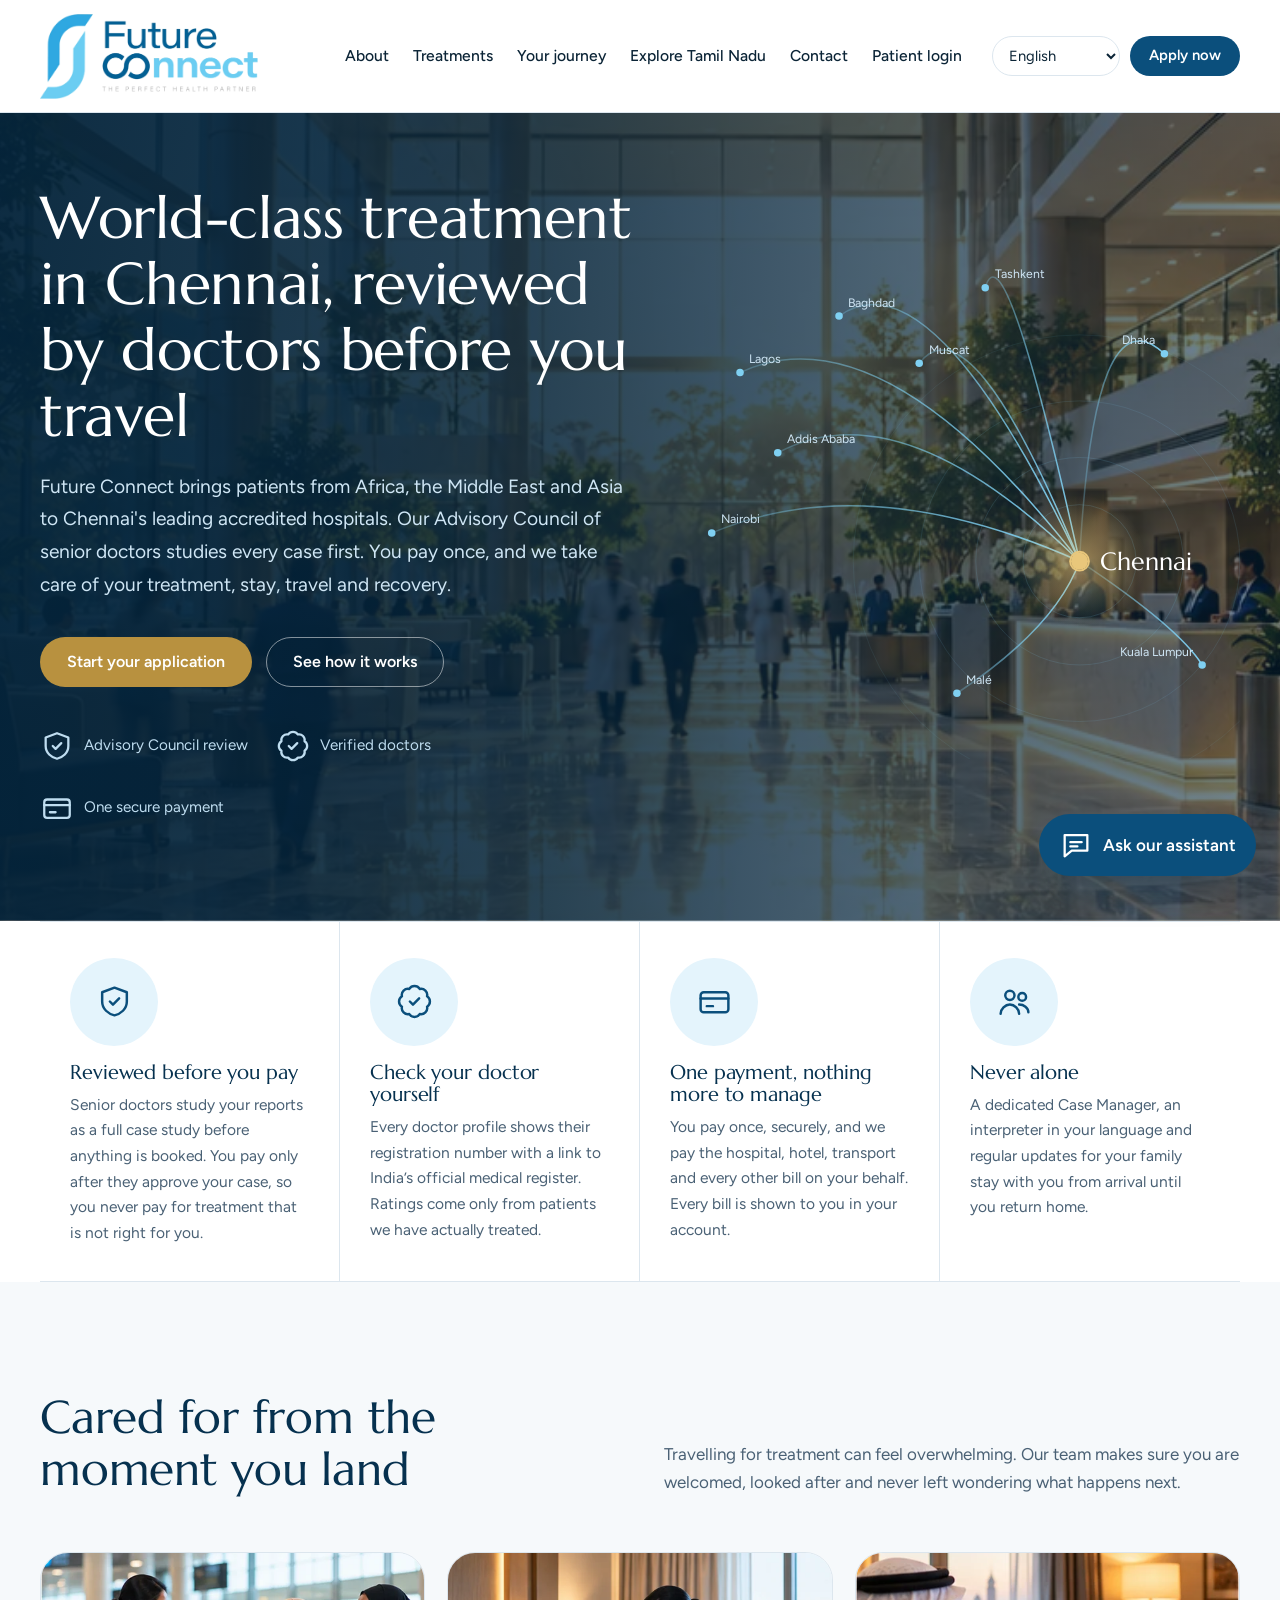
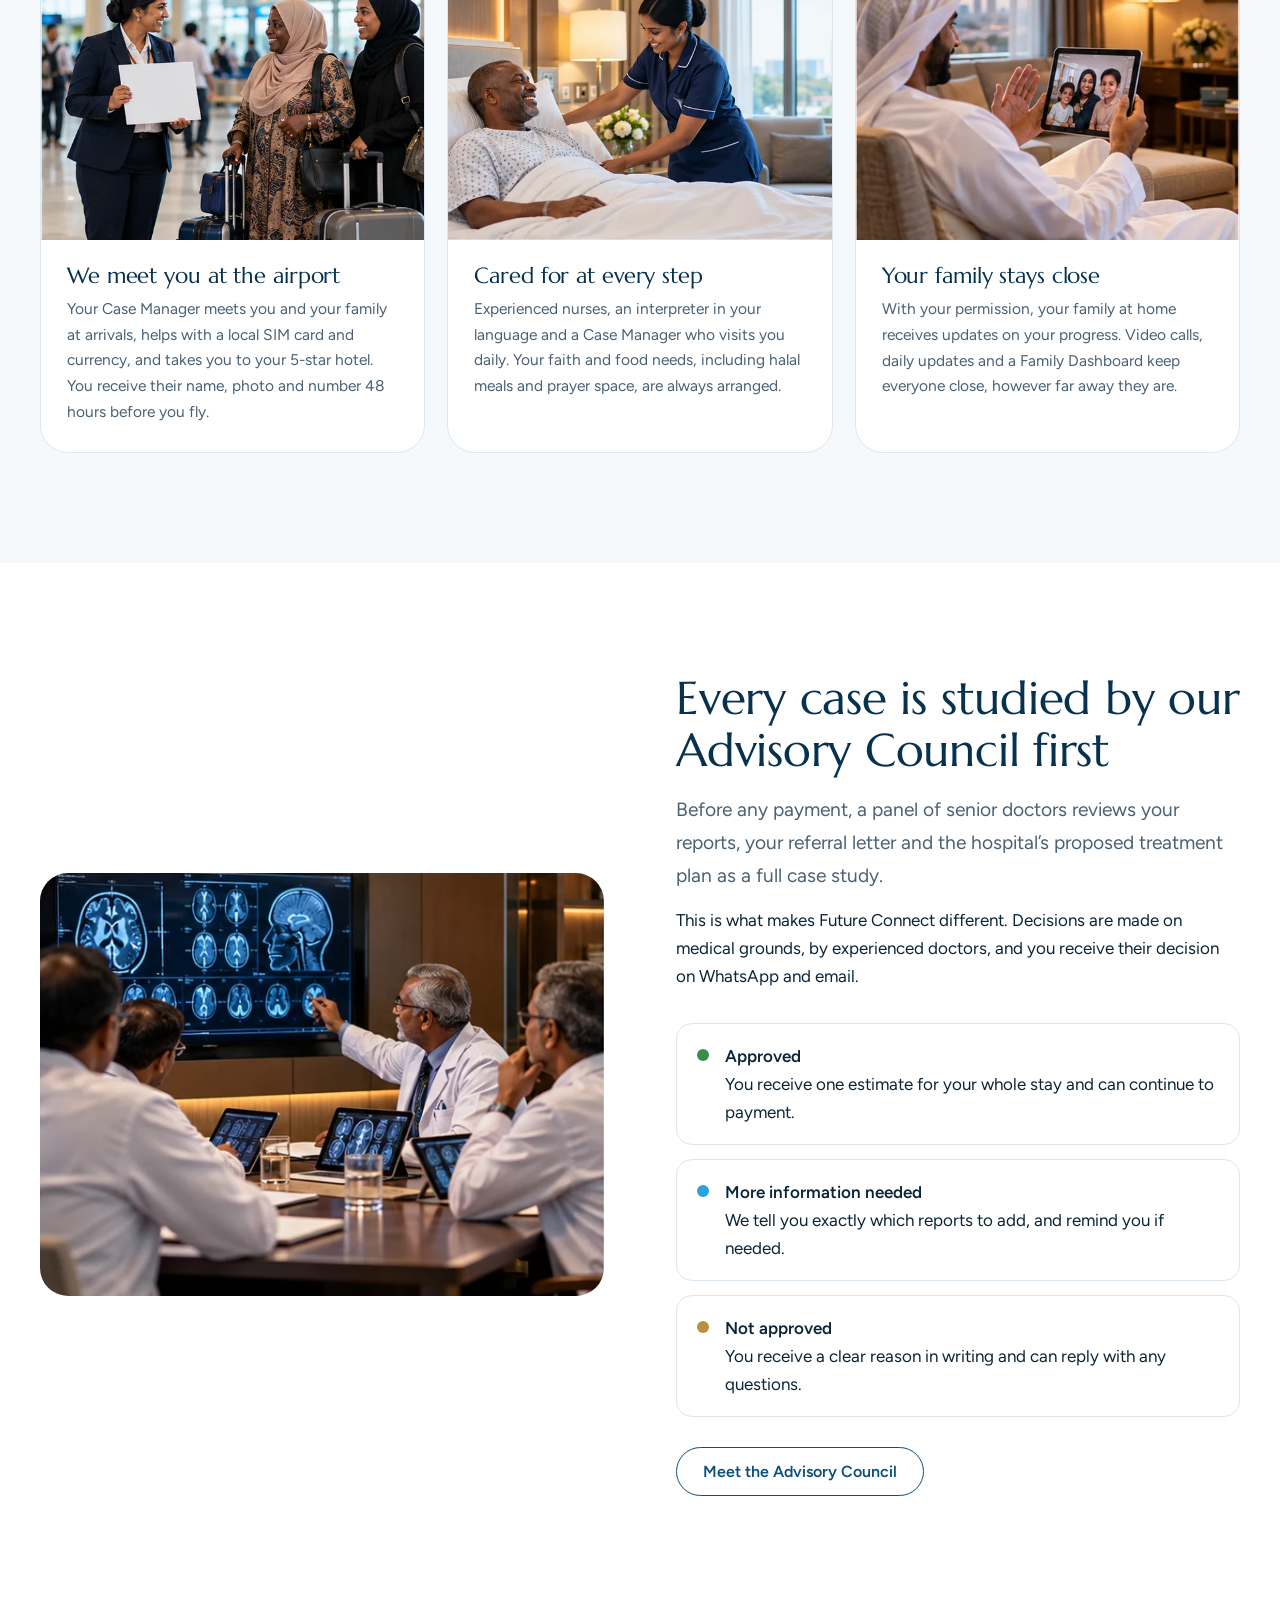
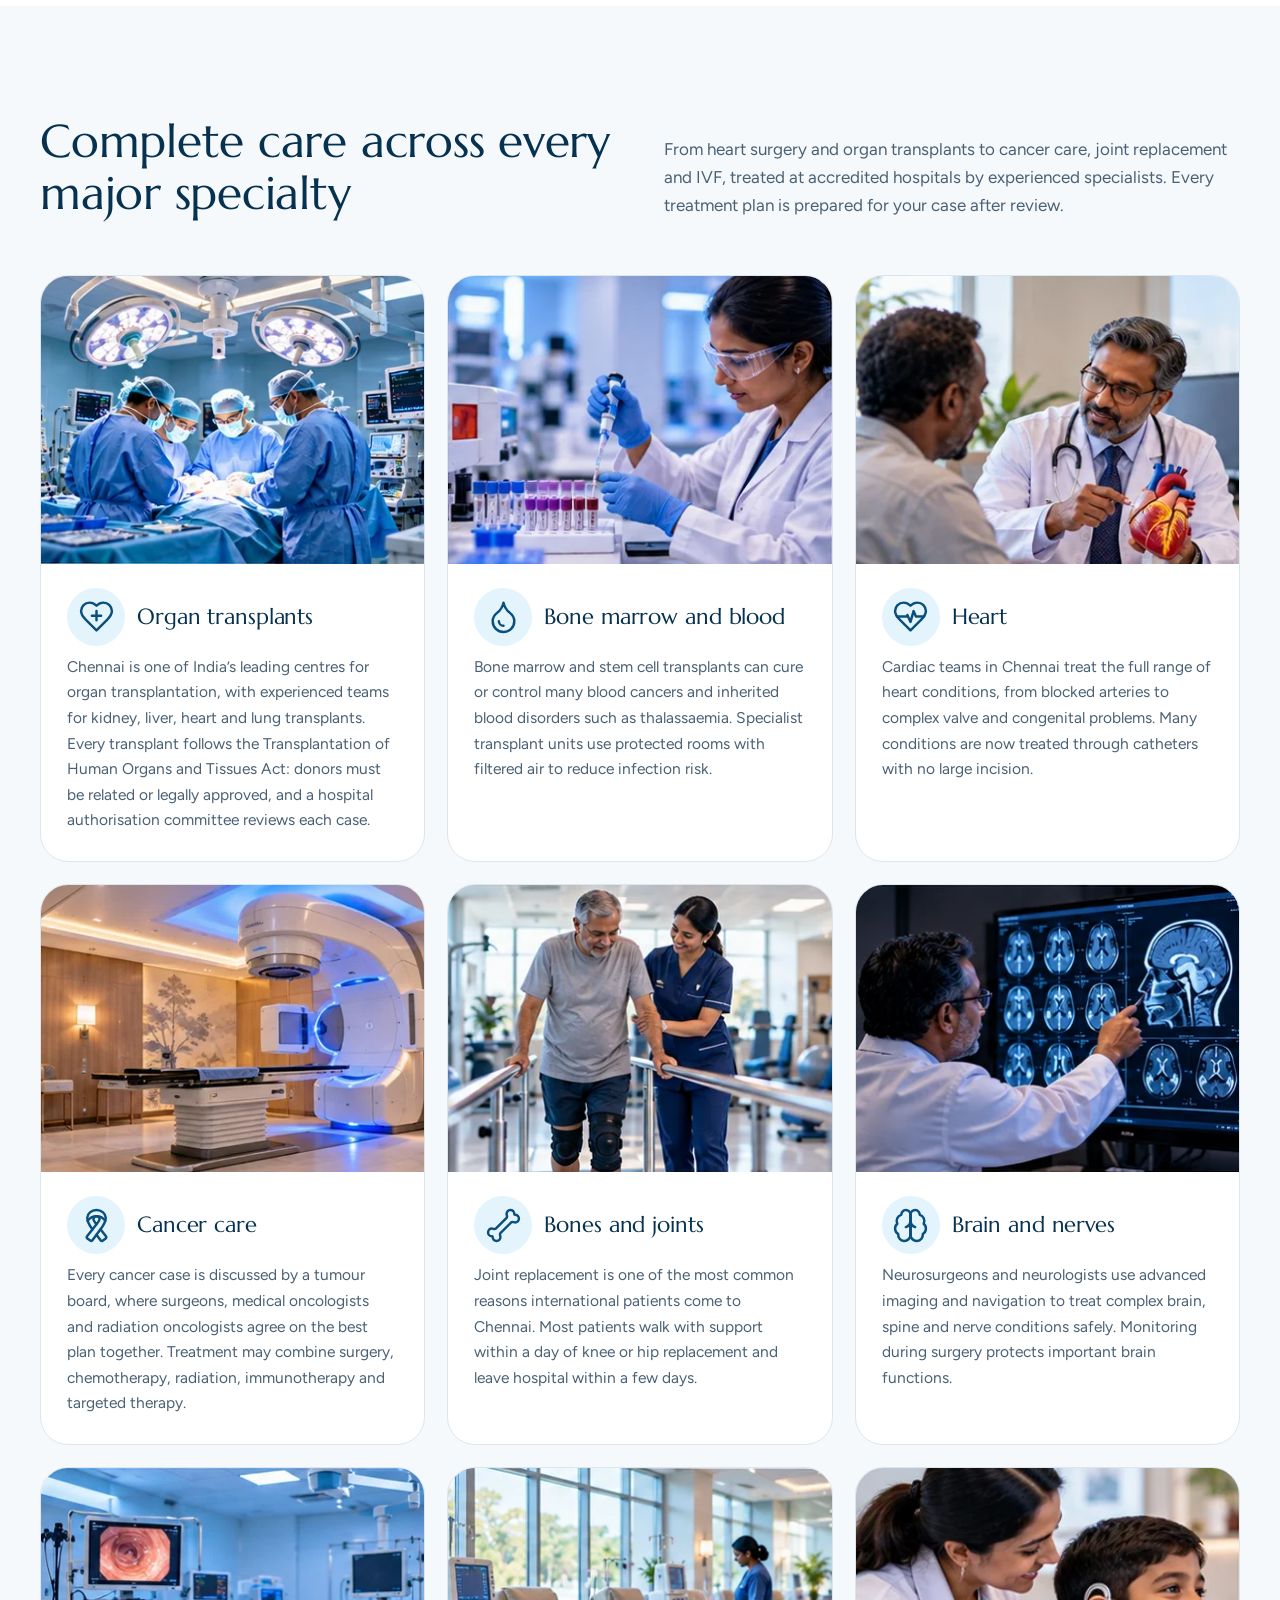
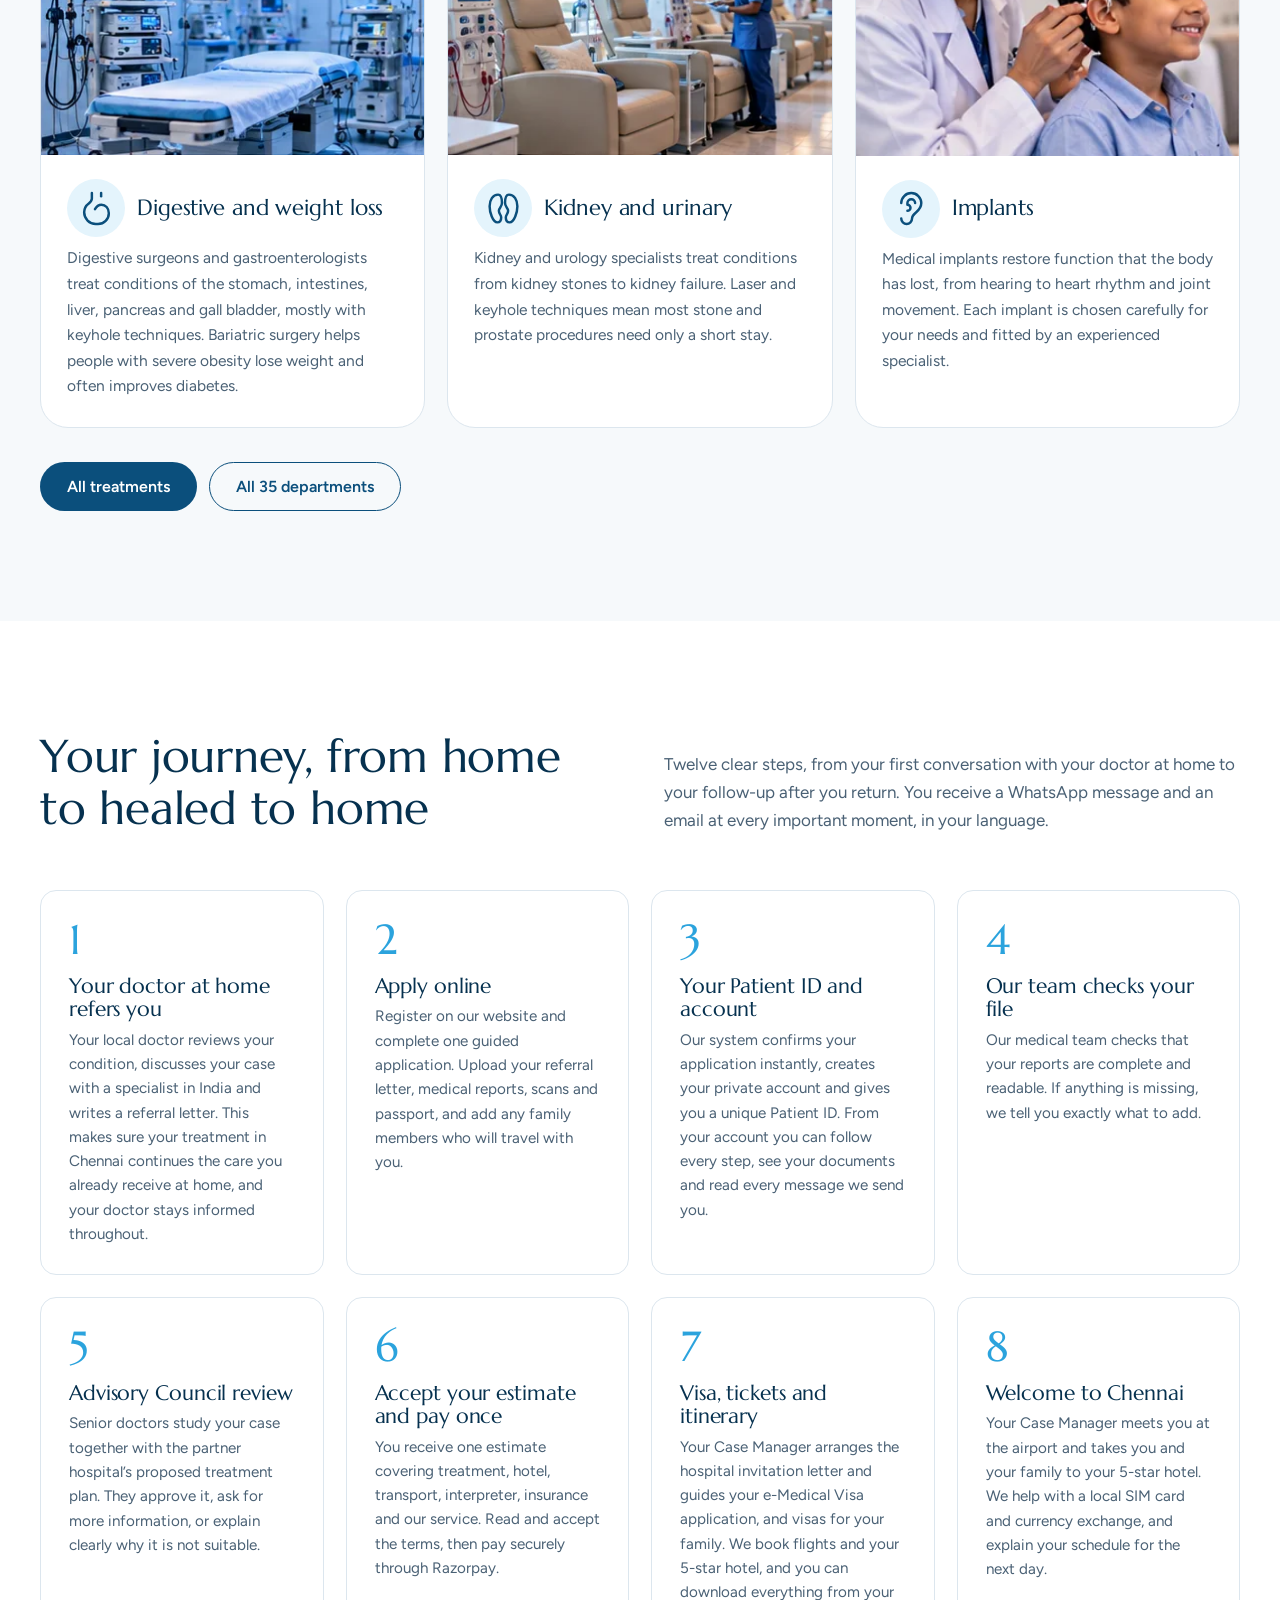
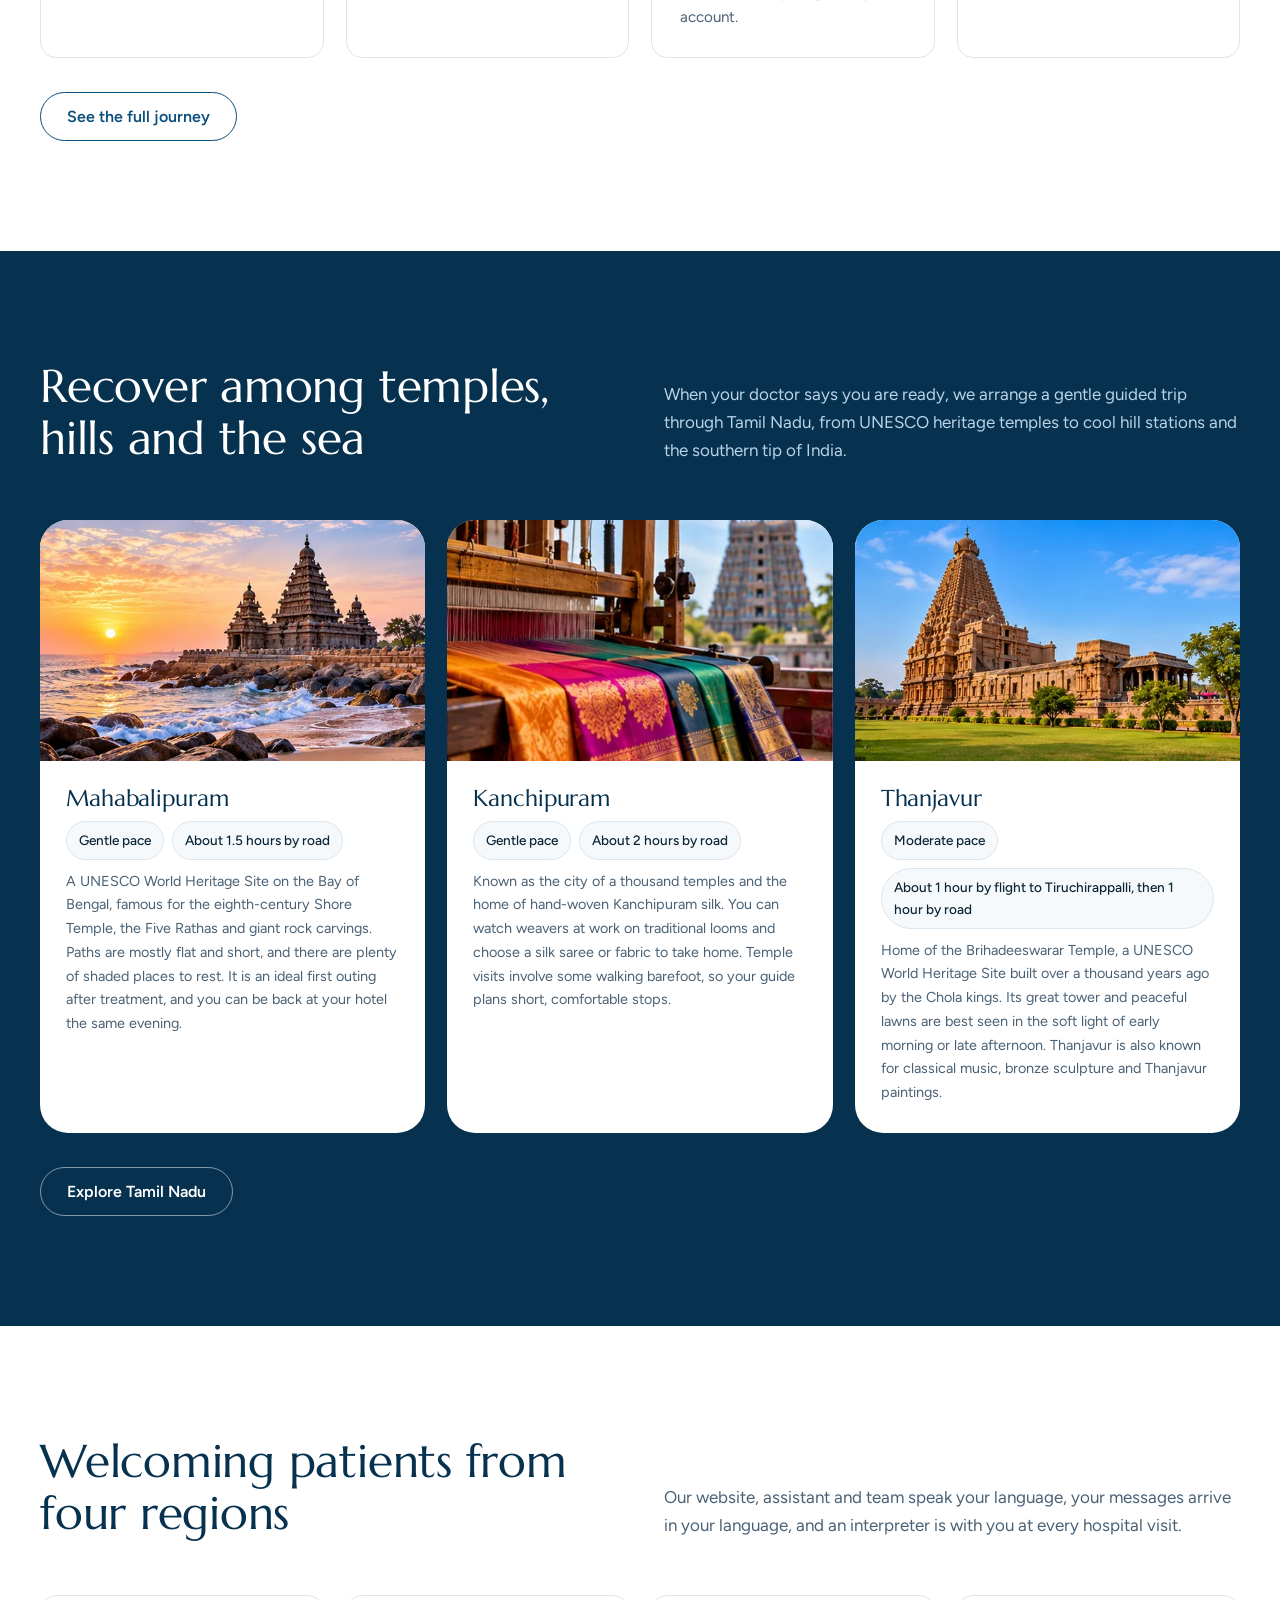
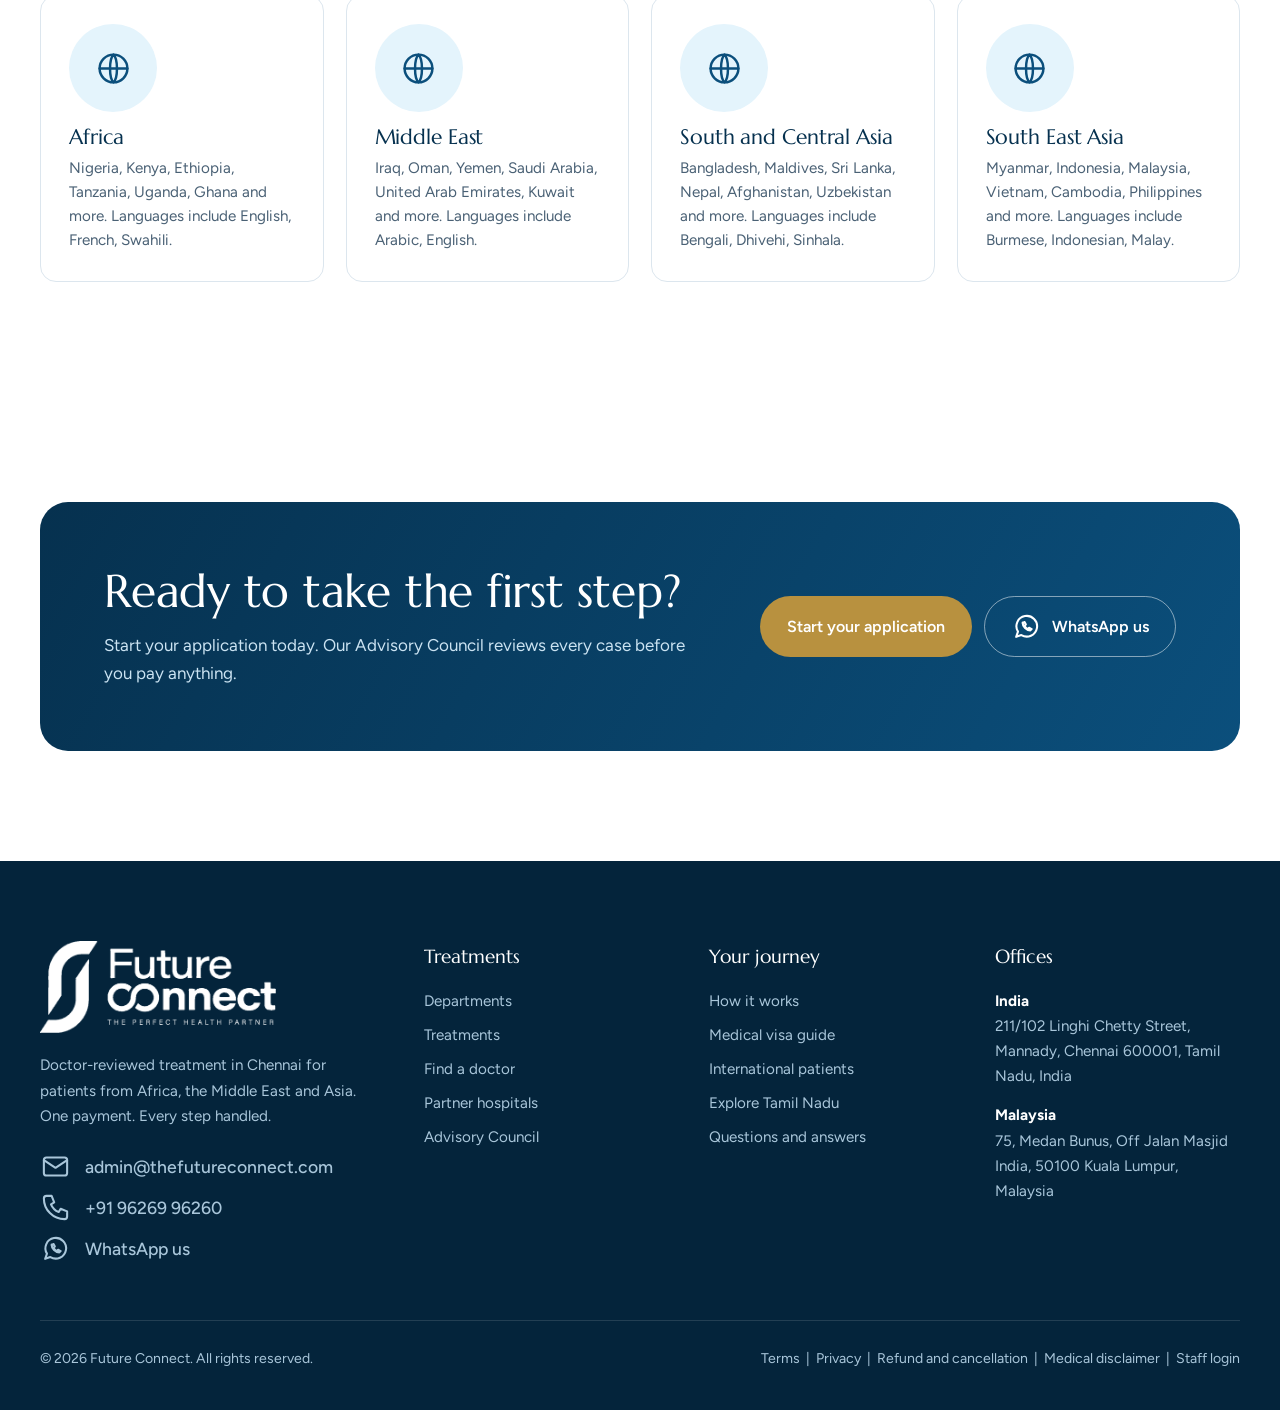
==== index.html @ 17d21ffa "Add files via upload" ====
<!DOCTYPE html>
<html lang="en">
<head>
<meta charset="utf-8">
<meta name="viewport" content="width=device-width, initial-scale=1, viewport-fit=cover">
<meta name="robots" content="noindex, nofollow">
<link rel="preconnect" href="https://fonts.googleapis.com"><link rel="preconnect" href="https://fonts.gstatic.com" crossorigin>
<title>Future Connect — The Perfect Health Partner</title>
<meta name="description" content="Future Connect brings international patients from Africa, the Middle East and Asia to Chennai's accredited hospitals. Every case reviewed by our Advisory Council. One payment, every step handled.">
<link rel="icon" type="image/png" href="assets/images/favicon.png">
<link href="https://fonts.googleapis.com/css2?family=Figtree:wght@400;500;600&family=Marcellus&display=swap" rel="stylesheet">
<link rel="stylesheet" href="assets/css/style.css">
<script type="application/ld+json">{"@context":"https://schema.org","@type":"MedicalOrganization","name":"Future Connect","slogan":"The Perfect Health Partner","email":"admin@thefutureconnect.com","telephone":"+919626996260","address":[{"@type":"PostalAddress","streetAddress":"211/102 Linghi Chetty Street, Mannady","addressLocality":"Chennai","postalCode":"600001","addressRegion":"Tamil Nadu","addressCountry":"IN"},{"@type":"PostalAddress","streetAddress":"75, Medan Bunus, Off Jalan Masjid India","addressLocality":"Kuala Lumpur","postalCode":"50100","addressCountry":"MY"}]}</script>
</head>
<body>
<main id="app"></main>
<script src="assets/js/config.js"></script>
<script src="assets/js/data.js"></script>
<script src="assets/js/app.js"></script>
</body>
</html>
---- assets/css/style.css ----
:root{
  --harbour:#0B4F7C; --harbour-deep:#06314F; --lagoon:#2BA3DD; --mist:#7FD0F2; --mist-soft:#E4F4FC;
  --pearl:#F6F9FB; --white:#FFFFFF; --ink:#0B2436; --ink-soft:#4A6175; --line:#DCE6EE;
  --gold:#B8913F; --gold-soft:#F3EAD6;
  --surface:#FFFFFF; --heading:#06314F; --notice-ink:#5E4715; --notice-line:#E7D6AE; --field-line:#C9D6E1;
  --serif:"Marcellus", "Times New Roman", serif; --sans:"Figtree", "Segoe UI", Arial, sans-serif;
  --wrap:1200px; --r-lg:28px; --r-md:16px; --r-sm:10px;
  --shadow:0 24px 60px -30px rgba(6,49,79,.35);
}
*{box-sizing:border-box;margin:0;padding:0}
html{scroll-behavior:smooth;scroll-padding-top:calc(120px + env(safe-area-inset-top,0px))}
:root{padding-top:env(safe-area-inset-top,0px);padding-bottom:env(safe-area-inset-bottom,0px)}
body{font-family:var(--sans);color:var(--ink);background:var(--white);font-size:17px;line-height:1.65;-webkit-font-smoothing:antialiased}
img,svg{max-width:100%;display:block}
a{color:inherit}
button{font:inherit;cursor:pointer}
:focus-visible{outline:3px solid var(--lagoon);outline-offset:3px;border-radius:6px}
.wrap{width:min(var(--wrap),100% - 48px);margin-inline:auto}
h1,h2,h3{font-family:var(--serif);font-weight:400;line-height:1.12;letter-spacing:-.005em;color:var(--heading)}
h1{font-size:clamp(2.5rem,5.4vw,4.4rem)}
h2{font-size:clamp(2rem,3.6vw,3rem)}
h3{font-size:1.45rem}
p{max-width:68ch}
.lead{font-size:1.2rem;color:var(--ink-soft);line-height:1.7}
.muted{color:var(--ink-soft)}
.small{font-size:.9rem}

/* Header */
.site-header{position:sticky;top:env(safe-area-inset-top,0px);z-index:50;background:rgba(255,255,255,.95);color:#0B2436;backdrop-filter:saturate(1.4) blur(14px);border-bottom:1px solid var(--line)}
.header-row{display:flex;align-items:center;gap:28px;height:112px}
.brand img{height:85px;width:auto}
.nav{display:flex;gap:4px;margin-left:auto;align-items:center}
.nav-item{position:relative}
.nav-link{display:block;padding:10px 14px;border-radius:999px;text-decoration:none;font-weight:500;font-size:.98rem;color:var(--ink);background:none;border:0}
.nav-link:hover,.nav-link[aria-current="page"]{background:var(--mist-soft);color:var(--harbour)}
.dropdown{position:absolute;top:calc(100% + 8px);left:0;min-width:260px;background:var(--surface);border:1px solid var(--line);border-radius:var(--r-md);box-shadow:var(--shadow);padding:10px;display:none}
.nav-item:hover .dropdown,.nav-item:focus-within .dropdown{display:block}
.dropdown a{display:block;padding:10px 14px;border-radius:var(--r-sm);text-decoration:none}
.dropdown a:hover{background:var(--pearl)}
.dropdown a span{display:block;font-size:.85rem;color:var(--ink-soft)}
.header-actions{display:flex;gap:10px;align-items:center}
.lang{border:1px solid var(--line);border-radius:999px;padding:9px 12px;background:var(--surface);font:inherit;font-size:.92rem;color:var(--ink)}
.btn{display:inline-flex;align-items:center;gap:10px;padding:14px 26px;border-radius:999px;text-decoration:none;font-weight:600;border:1.5px solid transparent;transition:background .2s,color .2s,border-color .2s;font-size:1rem;line-height:1.2}
.btn-primary{background:var(--harbour);color:#fff}
.btn-primary:hover{background:var(--harbour-deep)}
.btn-gold{background:var(--gold);color:#fff}
.btn-gold:hover{background:#9C7A33}
.btn-ghost{border-color:var(--harbour);color:var(--harbour);background:transparent}
.btn-ghost:hover{background:var(--harbour);color:#fff}
.btn-light{border-color:rgba(255,255,255,.5);color:#fff;background:transparent}
.btn-light:hover{background:var(--surface);color:var(--harbour-deep)}
.btn-sm{padding:10px 18px;font-size:.92rem}
.menu-toggle{display:none;margin-left:auto;background:none;border:1px solid var(--line);border-radius:12px;padding:10px 12px}

/* Hero */
.hero{position:relative;background:radial-gradient(1200px 600px at 85% 20%,#0E6CA6 0%,transparent 60%),linear-gradient(160deg,var(--harbour-deep) 0%,#073A5E 55%,#04243B 100%);color:#fff;overflow:hidden}
.hero-grid{display:grid;grid-template-columns:1.05fr 1fr;gap:40px;align-items:center;min-height:calc(100vh - 112px);padding:72px 0 96px}
.hero h1{color:#fff;max-width:17ch;font-size:clamp(2.4rem,4.6vw,3.9rem)}
.hero .lead{color:#CFE6F5;margin-top:22px;max-width:52ch}
.hero-actions{display:flex;gap:14px;flex-wrap:wrap;margin-top:36px}
.hero-note{margin-top:42px;display:flex;gap:28px;flex-wrap:wrap;color:#BFDDF0;font-size:.95rem}
.hero-note div{display:flex;gap:10px;align-items:center}
.hero-note svg{flex:none}
.route-svg{width:100%;height:auto}
.route-path{fill:none;stroke-width:1.6;stroke-linecap:round}
.route-draw{stroke-dasharray:1000;stroke-dashoffset:1000;animation:draw 2.6s cubic-bezier(.6,.1,.2,1) forwards}
@keyframes draw{to{stroke-dashoffset:0}}
.city-label{font-family:var(--sans);font-size:13px;fill:#CFE6F5}
.chennai-label{font-family:var(--serif);font-size:26px;fill:#fff}
.pulse{transform-origin:center;transform-box:fill-box;animation:pulse 2.8s ease-out infinite}
@keyframes pulse{0%{opacity:.7;transform:scale(1)}100%{opacity:0;transform:scale(3.2)}}
@media (prefers-reduced-motion:reduce){.route-draw{animation:none;stroke-dashoffset:0}.pulse{animation:none;opacity:0}}

/* Sections */
section{padding:110px 0}
.section-pearl{background:var(--pearl)}
.section-deep{background:var(--harbour-deep);color:#DCEBF5}
.section-deep h2,.section-deep h3{color:#fff}
.section-head{display:grid;grid-template-columns:1fr 1fr;gap:48px;align-items:end;margin-bottom:56px}
.section-head p{color:var(--ink-soft)}
.section-deep .section-head p{color:#B9D4E6}
.page-hero{padding:64px 0 52px;border-bottom:1px solid var(--line)}
.page-hero h1{max-width:24ch;font-size:clamp(2.2rem,4.2vw,3.4rem)}
.page-hero .lead{margin-top:20px}
.crumbs{font-size:.92rem;color:var(--ink-soft);margin-bottom:22px}
.crumbs a{text-decoration:none;color:var(--harbour)}

/* Promise strip */
.promises{display:grid;grid-template-columns:repeat(4,1fr);border-top:1px solid var(--line);border-bottom:1px solid var(--line)}
.promise{padding:36px 30px;border-right:1px solid var(--line)}
.promise:last-child{border-right:0}
.promise h3{font-size:1.25rem;margin:16px 0 8px}
.promise p{font-size:.97rem;color:var(--ink-soft)}
.icon-ring{width:88px;height:88px;border-radius:50%;background:var(--mist-soft);display:grid;place-items:center;color:var(--harbour)}

/* Council feature */
.council{display:grid;grid-template-columns:1fr 1fr;gap:72px;align-items:center}
.council-visual{position:relative;aspect-ratio:1/1;border-radius:var(--r-lg);background:linear-gradient(150deg,#0B4F7C,#2BA3DD);overflow:hidden}
.decision{display:grid;gap:14px;margin-top:32px}
.decision > div{display:grid;grid-template-columns:auto 1fr;gap:16px;align-items:start;padding:18px 20px;border-radius:var(--r-md);background:var(--surface);border:1px solid var(--line)}
.decision b{display:block;font-weight:600}
.dot{width:12px;height:12px;border-radius:50%;margin-top:7px}

/* Journey */
.journey{counter-reset:step;display:grid;gap:0;position:relative}
.journey-step{display:grid;grid-template-columns:90px 1fr 1fr;gap:32px;padding:34px 0;border-top:1px solid var(--line);align-items:start}
.journey-step:last-child{border-bottom:1px solid var(--line)}
.step-no{font-family:var(--serif);font-size:2.6rem;color:var(--lagoon);line-height:1}
.journey-step h3{margin-bottom:8px}
.notify{display:flex;flex-direction:column;gap:10px}
.chip{display:inline-flex;align-items:center;gap:8px;padding:7px 12px;border-radius:999px;font-size:.85rem;font-weight:500;background:var(--pearl);border:1px solid var(--line);color:var(--ink);width:fit-content}
.chip-wa{background:#E7F7EE;border-color:#BFE8CF;color:#166A3B}
.chip-mail{background:var(--mist-soft);border-color:#C3E5F6;color:var(--harbour)}
.chip-auto{background:#EEF6EA;border-color:#D3E9C8;color:#3B6B23}
.chip-man{background:#FBF1E3;border-color:#F1DDBD;color:#8A5B12}
.chip-semi{background:#EAF2FB;border-color:#CADDF2;color:#24578C}
.notify-line{font-size:.93rem;color:var(--ink-soft)}
.notify-line b{color:var(--ink);font-weight:600}

/* Grids */
.grid{display:grid;gap:22px}
.g2{grid-template-columns:repeat(2,1fr)}
.g3{grid-template-columns:repeat(3,1fr)}
.g4{grid-template-columns:repeat(4,1fr)}
.tile{display:block;text-decoration:none;padding:28px;border-radius:var(--r-md);border:1px solid var(--line);background:var(--surface);transition:border-color .2s,box-shadow .2s}
.tile:hover{border-color:var(--lagoon);box-shadow:var(--shadow)}
.tile h3{font-size:1.3rem;margin:14px 0 6px}
.tile p{font-size:.95rem;color:var(--ink-soft)}
.dept-tile{display:flex;gap:16px;align-items:flex-start;padding:22px}
.dept-tile h3{margin:0 0 4px;font-size:1.15rem}
.dept-tile .icon-ring{flex:none;width:78px;height:78px}

/* Treatment groups */
.tgroup{display:grid;grid-template-columns:320px 1fr;gap:40px;padding:40px 0;border-top:1px solid var(--line)}
.tgroup ul{list-style:none;display:flex;flex-wrap:wrap;gap:10px}
.tgroup li a{display:inline-block;padding:10px 16px;border:1px solid var(--line);border-radius:999px;text-decoration:none;font-size:.95rem;background:var(--surface)}
.tgroup li a:hover{border-color:var(--harbour);color:var(--harbour)}
.notice{padding:20px 24px;border-radius:var(--r-md);background:var(--gold-soft);border:1px solid var(--notice-line);color:var(--notice-ink);font-size:.97rem}
.notice b{color:var(--notice-ink)}

/* Detail page */
.detail{display:grid;grid-template-columns:1fr 340px;gap:64px;align-items:start}
.detail h2{font-size:2rem;margin:40px 0 14px}
.detail h2:first-child{margin-top:0}
.detail ul.list{padding-left:20px;display:grid;gap:8px}
.aside-card{position:sticky;top:136px;padding:30px;border-radius:var(--r-lg);background:var(--harbour-deep);color:#D6E8F4}
.aside-card h3{color:#fff;margin-bottom:10px}
.aside-card .btn{width:100%;justify-content:center;margin-top:18px}

/* Doctors / hospitals */
.filters{display:flex;gap:12px;flex-wrap:wrap;margin-bottom:34px}
.filters select,.filters input{padding:12px 16px;border:1px solid var(--line);border-radius:999px;font:inherit;font-size:.95rem;background:var(--surface);min-width:200px}
.doc-card{border:1px solid var(--line);border-radius:var(--r-lg);overflow:hidden;background:var(--surface);display:flex;flex-direction:column}
.doc-portrait{aspect-ratio:4/3;position:relative;display:grid;place-items:center}
.doc-portrait .initials{font-family:var(--serif);font-size:3.4rem;color:#fff}
.doc-body{padding:24px;display:grid;gap:8px;flex:1}
.doc-body h3{font-size:1.3rem}
.stars{color:var(--gold);letter-spacing:2px;font-size:.95rem}
.verify{display:inline-flex;gap:8px;align-items:center;font-size:.88rem;color:var(--harbour);font-weight:600;text-decoration:none}
.sample-tag{position:absolute;top:14px;left:14px;background:rgba(255,255,255,.92);color:var(--ink);font-size:.78rem;padding:5px 10px;border-radius:999px;font-weight:600}
.doc-actions{display:flex;gap:10px;padding:0 24px 24px;flex-wrap:wrap}

/* Destinations */
.dest{border-radius:var(--r-lg);overflow:hidden;background:var(--surface);border:1px solid var(--line);display:flex;flex-direction:column}
.dest-scene{aspect-ratio:16/10}
.dest-body{padding:24px 26px 28px;display:grid;gap:10px}
.dest-meta{display:flex;gap:8px;flex-wrap:wrap}
.dest-feature{display:grid;grid-template-columns:1.3fr 1fr;border-radius:var(--r-lg);overflow:hidden;background:var(--harbour-deep);color:#D6E8F4}
.dest-feature .dest-body{padding:48px}
.dest-feature h3{color:#fff;font-size:2.2rem}

/* Regions */
.region{padding:32px;border-radius:var(--r-lg);background:var(--surface);border:1px solid var(--line)}
.region h3{margin-bottom:6px}
.region .countries{margin-top:16px;display:flex;flex-wrap:wrap;gap:8px}
.lang-row{display:flex;flex-wrap:wrap;gap:10px;margin-top:24px}

/* FAQ */
.faq details{border-top:1px solid var(--line);padding:22px 0}
.faq details:last-child{border-bottom:1px solid var(--line)}
.faq summary{cursor:pointer;font-family:var(--serif);font-size:1.3rem;color:var(--heading);list-style:none;display:flex;justify-content:space-between;gap:20px}
.faq summary::-webkit-details-marker{display:none}
.faq summary::after{content:"+";font-family:var(--sans);font-size:1.6rem;color:var(--lagoon);line-height:1}
.faq details[open] summary::after{content:"\2013"}
.faq details p{margin-top:12px;color:var(--ink-soft)}
.faq-cat{margin:48px 0 8px;font-size:1.6rem}

/* Forms */
.form-shell{display:grid;grid-template-columns:300px 1fr;gap:56px;align-items:start}
.steps-nav{list-style:none;display:grid;gap:4px;position:sticky;top:136px}
.steps-nav li{display:flex;gap:14px;align-items:center;padding:12px 14px;border-radius:var(--r-sm);color:var(--ink-soft)}
.steps-nav li .n{width:30px;height:30px;border-radius:50%;border:1.5px solid var(--line);display:grid;place-items:center;font-size:.85rem;font-weight:600;flex:none}
.steps-nav li.active{background:var(--mist-soft);color:var(--heading);font-weight:600}
.steps-nav li.active .n{border-color:var(--harbour);background:var(--harbour);color:#fff}
.steps-nav li.done .n{border-color:var(--lagoon);background:var(--lagoon);color:#fff}
.form-card{padding:44px;border-radius:var(--r-lg);border:1px solid var(--line);background:var(--surface)}
.fields{display:grid;grid-template-columns:1fr 1fr;gap:20px;margin-top:26px}
.field{display:grid;gap:7px}
.field.full{grid-column:1/-1}
.field label{font-weight:600;font-size:.93rem}
.field input,.field select,.field textarea{padding:13px 15px;border:1px solid var(--field-line);border-radius:var(--r-sm);font:inherit;font-size:1rem;background:var(--surface);color:var(--ink)}
.field textarea{min-height:110px;resize:vertical}
.field .hint{font-size:.85rem;color:var(--ink-soft)}
.upload{border:1.5px dashed #B7CADA;border-radius:var(--r-md);padding:20px;display:grid;gap:6px;background:var(--pearl)}
.form-nav{display:flex;justify-content:space-between;margin-top:36px;gap:12px}
.check{display:flex;gap:12px;align-items:flex-start;font-size:.95rem}
.check input{margin-top:5px;width:18px;height:18px;flex:none}
.success{text-align:center;padding:30px 10px}
.success .pid{display:inline-block;margin:18px 0;padding:14px 26px;border-radius:999px;background:var(--mist-soft);font-family:var(--serif);font-size:1.6rem;color:var(--heading)}
.error{color:#A8321E;font-size:.9rem;margin-top:14px}

/* Contact */
.offices{display:grid;grid-template-columns:1fr 1fr;gap:22px}
.office{padding:34px;border-radius:var(--r-lg);border:1px solid var(--line);background:var(--surface)}
.office h3{margin-bottom:12px}
.contact-lines{display:grid;gap:16px;margin-top:28px}
.contact-lines a{display:flex;gap:14px;align-items:center;text-decoration:none;font-size:1.1rem;font-weight:500}

/* Account demo */
.acct{display:grid;grid-template-columns:1fr 360px;gap:36px;align-items:start}
.tracker{list-style:none;display:grid;gap:0}
.tracker li{display:grid;grid-template-columns:34px 1fr auto;gap:16px;padding:14px 0;border-bottom:1px solid var(--line);align-items:center;font-size:.97rem}
.tracker .t-dot{width:22px;height:22px;border-radius:50%;border:2px solid var(--line);margin-left:6px}
.tracker li.done .t-dot{background:var(--lagoon);border-color:var(--lagoon)}
.tracker li.now .t-dot{border-color:var(--gold);box-shadow:0 0 0 5px var(--gold-soft)}
.tracker li.now{font-weight:600}
.panel{padding:28px;border-radius:var(--r-lg);border:1px solid var(--line);background:var(--surface);margin-bottom:22px}
.panel h3{font-size:1.25rem;margin-bottom:12px}
.msg{padding:14px 0;border-top:1px solid var(--line);font-size:.93rem}
.msg:first-of-type{border-top:0}

/* CTA band */
.cta-band{background:linear-gradient(120deg,var(--harbour-deep),var(--harbour));color:#fff;border-radius:var(--r-lg);padding:64px;display:grid;grid-template-columns:1.4fr 1fr;gap:40px;align-items:center}
.cta-band h2{color:#fff}
.cta-band p{color:#CBE3F2;margin-top:14px}
.cta-band .actions{display:flex;gap:12px;flex-wrap:wrap;justify-content:flex-end}

/* Policies */
.tabs{display:flex;gap:8px;margin-bottom:34px;flex-wrap:wrap}
.tab{padding:11px 20px;border-radius:999px;border:1px solid var(--line);background:var(--surface);font-weight:500}
.tab[aria-selected="true"]{background:var(--harbour);color:#fff;border-color:var(--harbour)}
.prose h3{margin:30px 0 10px;font-size:1.35rem}
.prose p,.prose li{color:var(--ink-soft)}
.prose ul{padding-left:20px;display:grid;gap:6px}

/* Footer */
.site-footer{background:#04243B;color:#A9C6DA;padding:80px 0 40px;font-size:.95rem}
.footer-grid{display:grid;grid-template-columns:1.4fr 1fr 1fr 1fr;gap:40px}
.site-footer h4{font-family:var(--serif);font-weight:400;color:#fff;font-size:1.2rem;margin-bottom:16px}
.site-footer a{text-decoration:none;color:#A9C6DA}
.site-footer a:hover{color:#fff}
.site-footer ul{list-style:none;display:grid;gap:9px}
.footer-logo{height:92px;width:auto;margin-bottom:20px}
.footer-bottom{border-top:1px solid rgba(255,255,255,.12);margin-top:56px;padding-top:26px;display:flex;justify-content:space-between;gap:20px;flex-wrap:wrap;font-size:.88rem}

/* Chat */
.chat-fab{position:fixed;right:24px;bottom:calc(24px + env(safe-area-inset-bottom,0px));z-index:60;display:flex;align-items:center;gap:10px;padding:14px 20px;border-radius:999px;background:var(--harbour);color:#fff;border:0;box-shadow:0 18px 40px -16px rgba(6,49,79,.6);font-weight:600}
.chat-box{position:fixed;right:24px;bottom:calc(92px + env(safe-area-inset-bottom,0px));z-index:61;width:min(380px,calc(100vw - 32px));height:min(560px,calc(100vh - 140px));background:var(--surface);border-radius:22px;box-shadow:0 30px 80px -20px rgba(6,49,79,.45);display:none;flex-direction:column;overflow:hidden;border:1px solid var(--line)}
.chat-box.open{display:flex}
.chat-head{background:var(--harbour-deep);color:#fff;padding:18px 20px;display:flex;justify-content:space-between;align-items:center}
.chat-head b{font-family:var(--serif);font-weight:400;font-size:1.15rem}
.chat-head small{display:block;color:#A9C6DA;font-size:.8rem}
.chat-head button{background:none;border:0;color:#fff;font-size:1.4rem;line-height:1}
.chat-log{flex:1;overflow-y:auto;padding:18px;display:flex;flex-direction:column;gap:10px;background:var(--pearl)}
.bubble{max-width:85%;padding:11px 14px;border-radius:16px;font-size:.93rem;line-height:1.5}
.bubble.bot{background:var(--surface);border:1px solid var(--line);align-self:flex-start;border-bottom-left-radius:4px}
.bubble.me{background:var(--harbour);color:#fff;align-self:flex-end;border-bottom-right-radius:4px}
.quick{display:flex;flex-wrap:wrap;gap:6px}
.quick button{padding:7px 12px;border-radius:999px;border:1px solid var(--harbour);background:var(--surface);color:var(--harbour);font-size:.85rem}
.chat-input{display:flex;gap:8px;padding:12px;border-top:1px solid var(--line)}
.chat-input input{flex:1;padding:11px 14px;border:1px solid var(--line);border-radius:999px;font:inherit;font-size:.95rem}
.chat-input button{padding:0 16px;border-radius:999px;border:0;background:var(--harbour);color:#fff;font-weight:600}

.toast{position:fixed;left:50%;bottom:calc(30px + env(safe-area-inset-bottom,0px));transform:translateX(-50%);background:var(--ink);color:#fff;padding:12px 20px;border-radius:999px;font-size:.92rem;z-index:80;display:none}
.toast.show{display:block}

/* Responsive */
@media (max-width:1080px){
  .nav,.header-actions .lang,.header-actions .login-link{display:none}
  .menu-toggle{display:block}
  .header-actions{margin-left:0}
  .nav.open{display:flex;position:fixed;inset:112px 0 0 0;top:calc(112px + env(safe-area-inset-top,0px));background:var(--surface);flex-direction:column;align-items:stretch;padding:20px 24px 40px;overflow-y:auto;gap:2px}
  .nav.open .dropdown{position:static;display:block;box-shadow:none;border:0;padding:0 0 0 12px}
  .nav.open .nav-link{font-size:1.1rem}
  .hero-grid,.council,.section-head,.detail,.form-shell,.acct,.cta-band,.dest-feature,.tgroup{grid-template-columns:1fr}
  .g4{grid-template-columns:repeat(2,1fr)}
  .g3{grid-template-columns:repeat(2,1fr)}
  .promises{grid-template-columns:repeat(2,1fr)}
  .promise:nth-child(2){border-right:0}
  .promise{border-bottom:1px solid var(--line)}
  .journey-step{grid-template-columns:60px 1fr}
  .journey-step .notify{grid-column:2}
  .footer-grid{grid-template-columns:1fr 1fr}
  .aside-card,.steps-nav{position:static}
  .steps-nav{grid-template-columns:repeat(3,1fr)}
  .cta-band .actions{justify-content:flex-start}
  .hero-grid{min-height:auto}
}
@media (max-width:640px){
  body{font-size:16px}
  section{padding:76px 0}
  .g2,.g3,.g4,.offices,.fields,.promises{grid-template-columns:1fr}
  .promise{border-right:0}
  .header-actions .btn{display:none}
  .brand img{height:64px}
  .form-card{padding:26px}
  .cta-band{padding:36px}
  .footer-grid{grid-template-columns:1fr}
  .steps-nav{grid-template-columns:1fr 1fr}
  .dest-feature .dest-body{padding:30px}
  .chat-fab span{display:none}
}

.mobile-only{display:none}
.nav.open .mobile-only{display:block}
.site-header .dropdown,.site-header .nav.open{background:#FFFFFF;color:#0B2436}
.site-header .lang{background:#FFFFFF;color:#0B2436;border-color:#DCE6EE}
.site-header .nav-link{color:#0B2436}
.site-header .menu-toggle{color:#0B2436;background:#FFFFFF}
.section-deep .dest{background:var(--surface)}
.page-hero{background:linear-gradient(180deg,var(--mist-soft),var(--white))}
.tile .step-no{margin-bottom:6px}
@media (prefers-color-scheme:dark){
  :root:not([data-theme="light"]){--white:#081A27;--surface:#0E2434;--pearl:#0B1F2E;--ink:#E2EDF4;--ink-soft:#9DB4C5;--line:#1E3A4E;--mist-soft:#103149;--gold-soft:#33291A;--heading:#E6F2FA;--notice-ink:#EBD7A8;--notice-line:#5A4724;--field-line:#2A4A61}
}
:root[data-theme="dark"]{--white:#081A27;--surface:#0E2434;--pearl:#0B1F2E;--ink:#E2EDF4;--ink-soft:#9DB4C5;--line:#1E3A4E;--mist-soft:#103149;--gold-soft:#33291A;--heading:#E6F2FA;--notice-ink:#EBD7A8;--notice-line:#5A4724;--field-line:#2A4A61}
body{background:var(--white)}

.site-header .nav-link:hover,.site-header .nav-link[aria-current="page"]{background:#E4F4FC;color:#0B4F7C}
.site-header .dropdown a:hover{background:#F6F9FB}
.site-header .dropdown a span{color:#4A6175}

.page-hero + section{padding-top:72px}

.hero-photo{background-size:cover;background-position:center}
.council-visual.photo{aspect-ratio:4/3;background:none}
.council-visual.photo img{width:100%;height:100%;object-fit:cover}
.photo-card{border-radius:var(--r-lg);overflow:hidden;background:var(--surface);border:1px solid var(--line);margin:0}
.photo-card img{width:100%;aspect-ratio:4/3;object-fit:cover}
.photo-card figcaption{padding:24px 26px 28px}
.photo-card h3{font-size:1.35rem;margin-bottom:8px}
.photo-card p{font-size:.97rem;color:var(--ink-soft)}

/* v2: photos and larger icons */
.page-hero.with-img .wrap{display:grid;grid-template-columns:1.1fr .9fr;gap:56px;align-items:center}
.page-hero-img img{width:100%;aspect-ratio:4/3;object-fit:cover;border-radius:var(--r-lg);box-shadow:var(--shadow)}
.feature{display:grid;grid-template-columns:1fr 1fr;gap:64px;align-items:center}
.feature.reverse .feature-img{order:2}
.feature-img img{width:100%;aspect-ratio:4/3;object-fit:cover;border-radius:var(--r-lg);box-shadow:var(--shadow)}
.tgroup-img{width:100%;aspect-ratio:16/10;object-fit:cover;border-radius:var(--r-md)}
.tgroup p{color:var(--ink-soft)}
.card-icon{display:inline-grid;place-items:center;width:58px;height:58px;border-radius:50%;background:var(--mist-soft);color:var(--harbour);flex:none}
a.photo-card{display:block;text-decoration:none;color:inherit;transition:box-shadow .2s,border-color .2s}
a.photo-card:hover{border-color:var(--lagoon);box-shadow:var(--shadow)}
.photo-card h3{display:flex;gap:12px;align-items:center}
.journey-step.with-img{grid-template-columns:90px 1fr 320px}
.step-img img{width:100%;aspect-ratio:4/3;object-fit:cover;border-radius:var(--r-md)}
.dest-img{width:100%;aspect-ratio:16/10;object-fit:cover}
.dest-feature-img{width:100%;height:100%;min-height:360px;object-fit:cover}
.dest-feature .dest-body p{color:#C9DDEB}
.tile p,.dept-tile p{line-height:1.6}
.detail .tile ul.list{padding-left:18px;font-size:.97rem;color:var(--ink-soft)}
.detail ol.list{padding-left:20px;display:grid;gap:10px}
.icon-ring svg{flex:none}
@media (max-width:1080px){
  .page-hero.with-img .wrap,.feature{grid-template-columns:1fr;gap:32px}
  .feature.reverse .feature-img{order:0}
  .journey-step.with-img{grid-template-columns:60px 1fr}
  .journey-step.with-img .step-img{grid-column:2}
}
@media (max-width:640px){
  .header-row{height:92px}
  .nav.open{top:calc(92px + env(safe-area-inset-top,0px))}
  .icon-ring{width:72px;height:72px}
  .dept-tile .icon-ring{width:64px;height:64px}
}
.nav-link,.btn,.header-actions .lang{white-space:nowrap}
.header-row{gap:18px}
.nav{gap:0}
.nav-link{padding:10px 12px}
.header-actions .lang{max-width:128px}
@media (max-width:1360px){.header-actions .login-link{display:none}.nav .mobile-only{display:block}}
@media (max-width:1240px){.header-actions .lang{display:none}}
@media (max-width:1080px){
  .nav.open{position:absolute;inset:auto;top:100%;left:0;right:0;height:calc(100vh - 112px);height:calc(100dvh - 112px);border-top:1px solid #DCE6EE}
}
@media (max-width:640px){
  .nav.open{height:calc(100vh - 92px);height:calc(100dvh - 92px)}
}
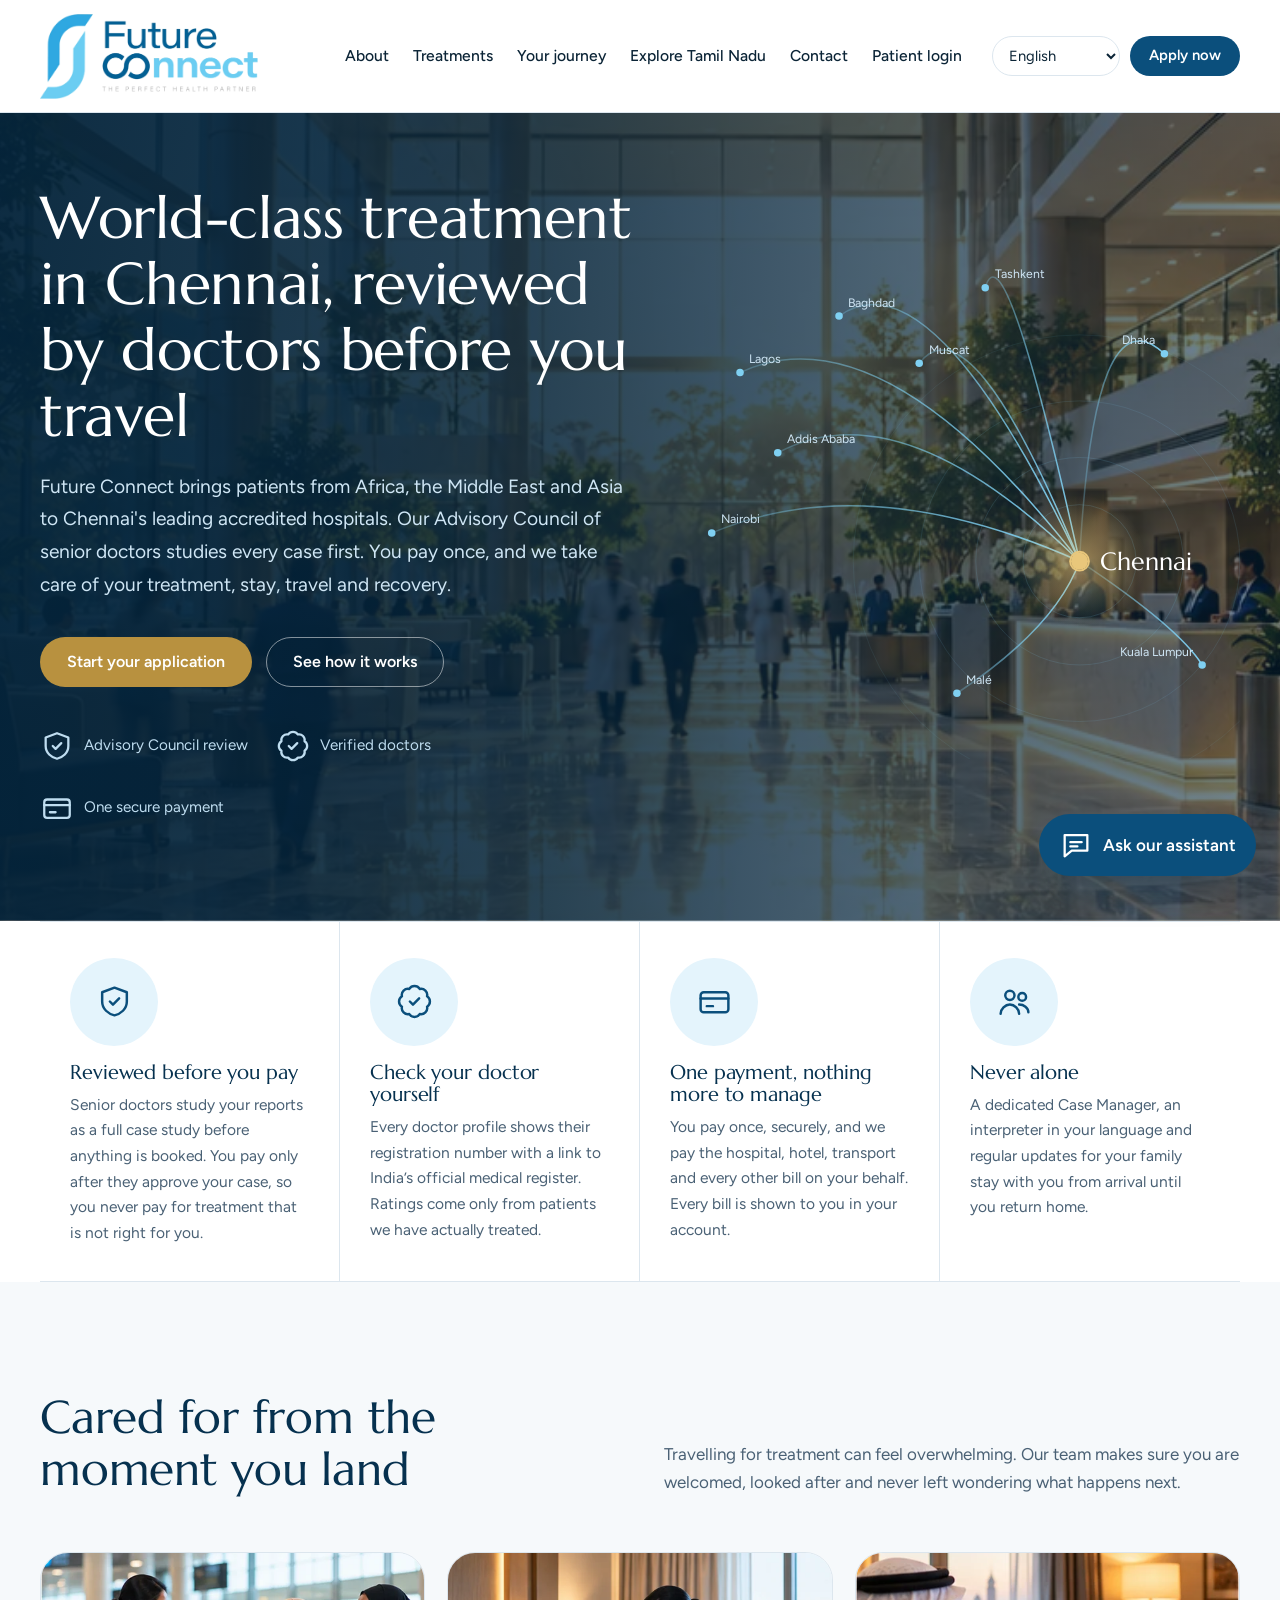
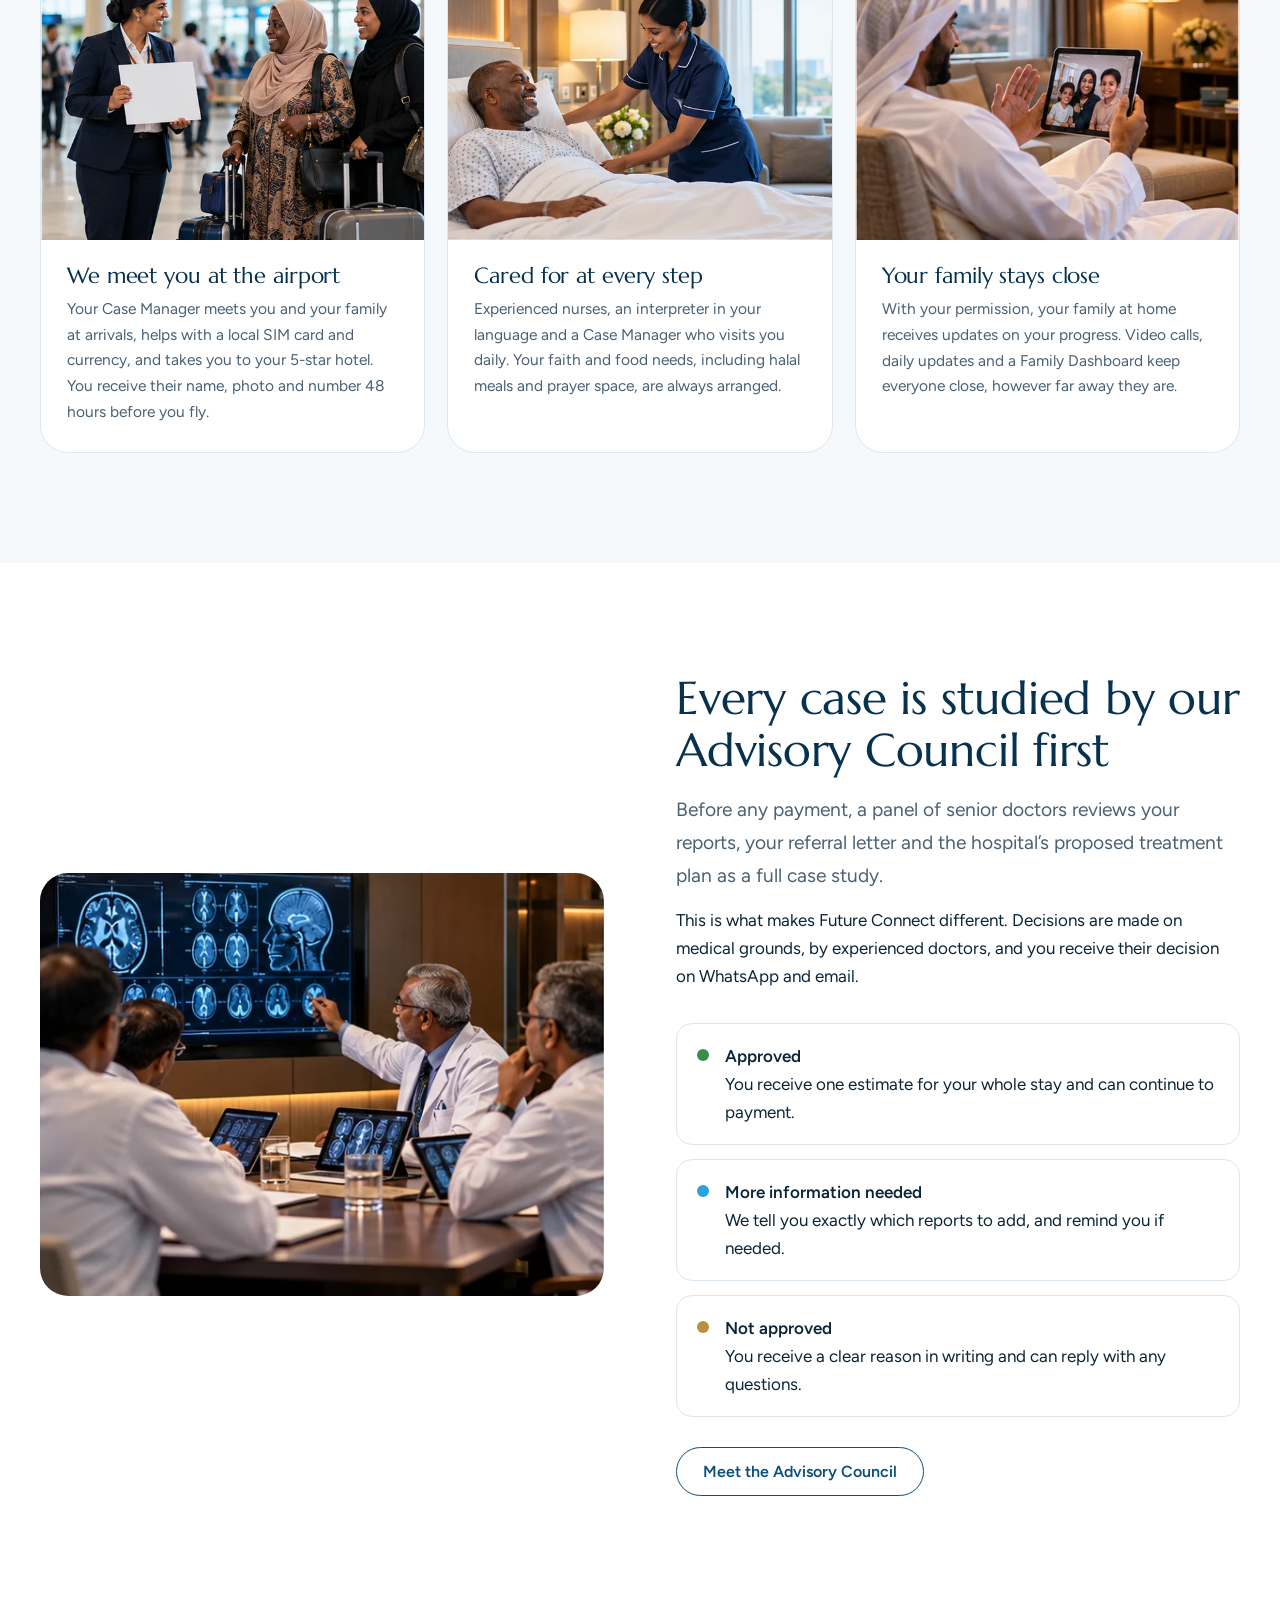
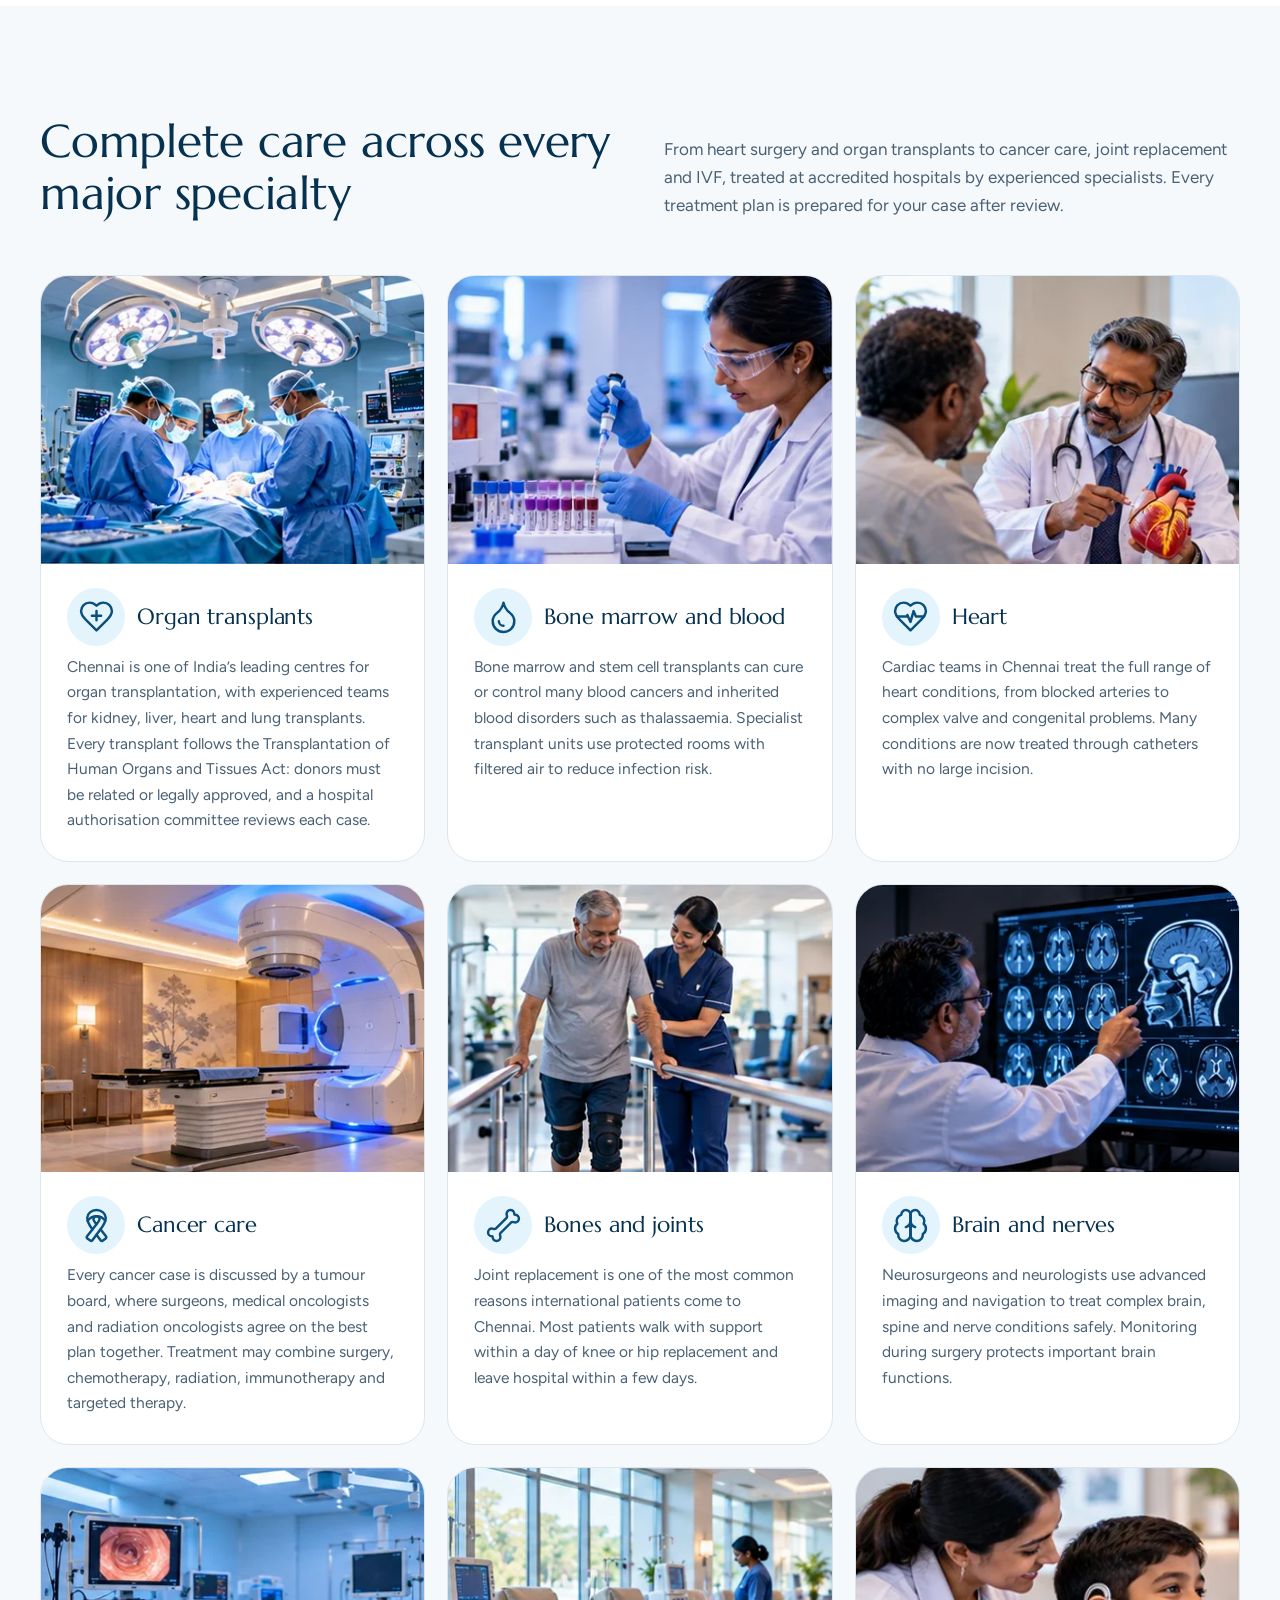
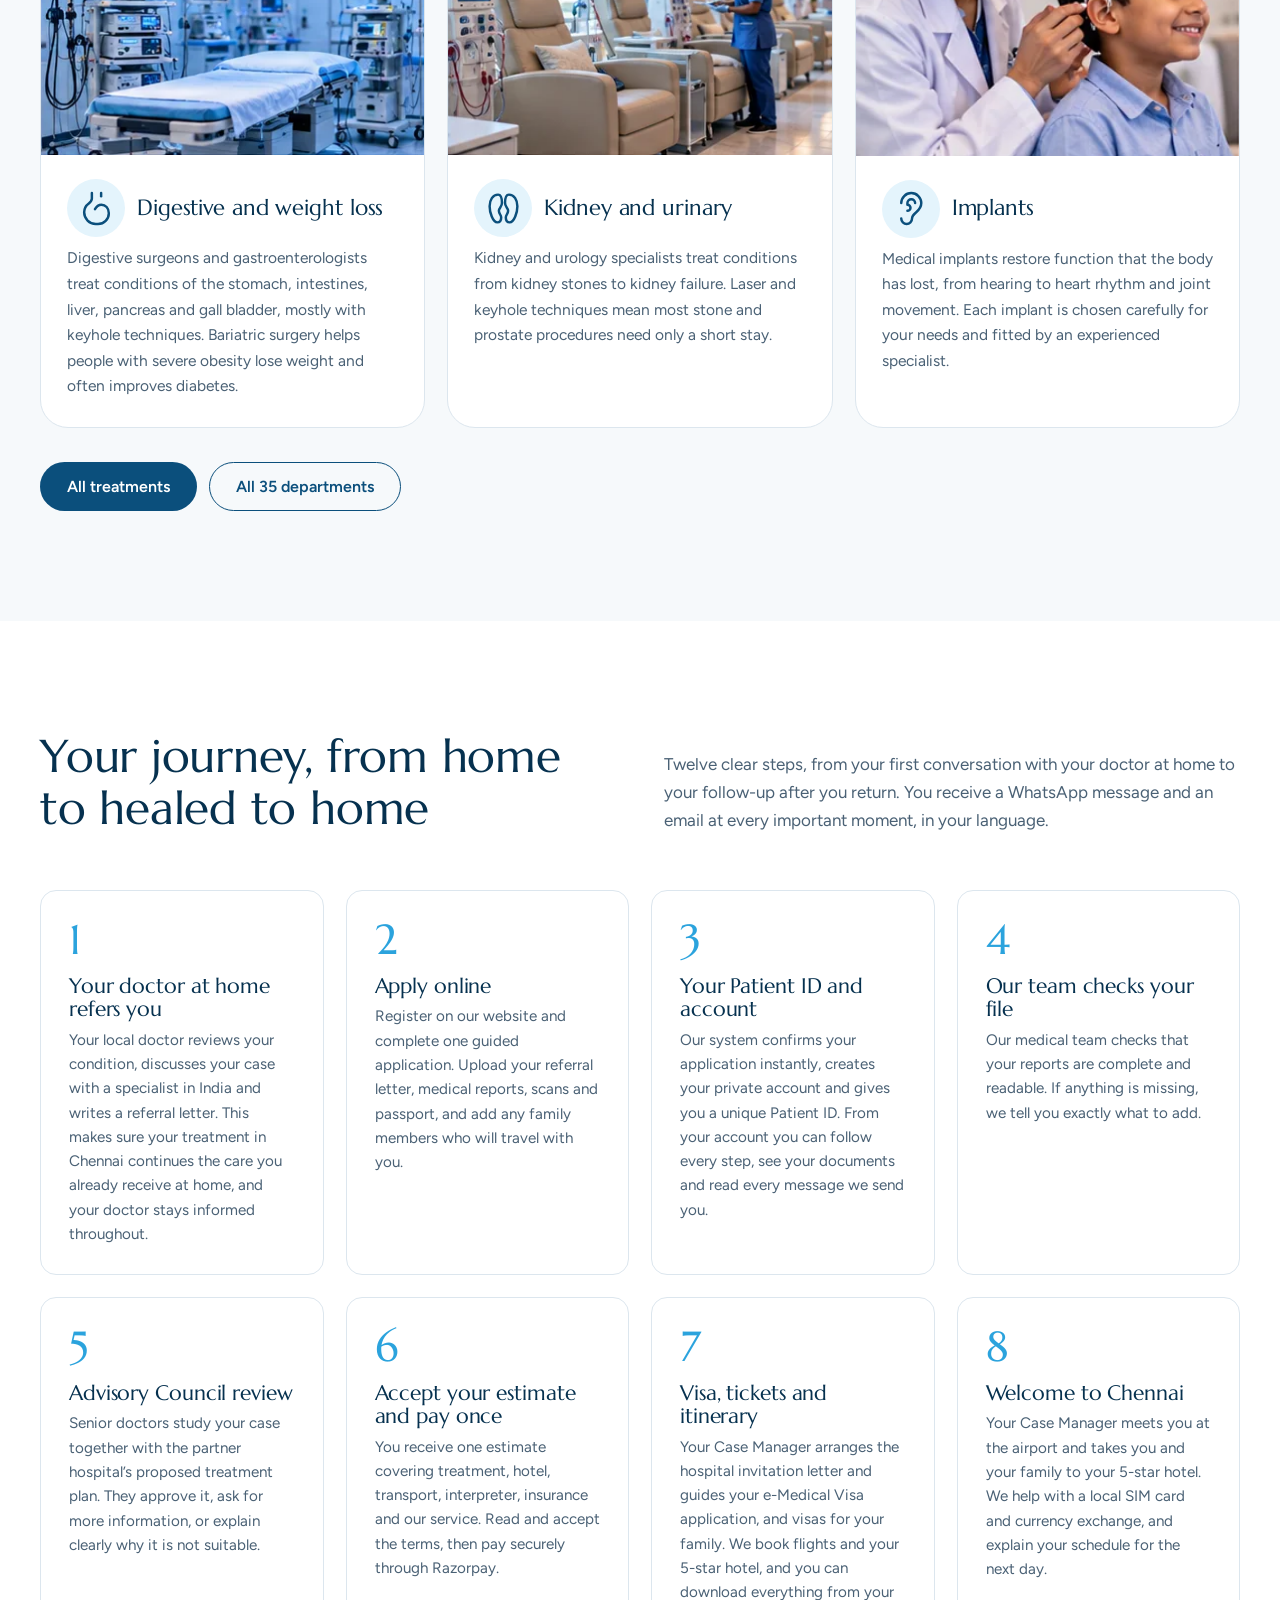
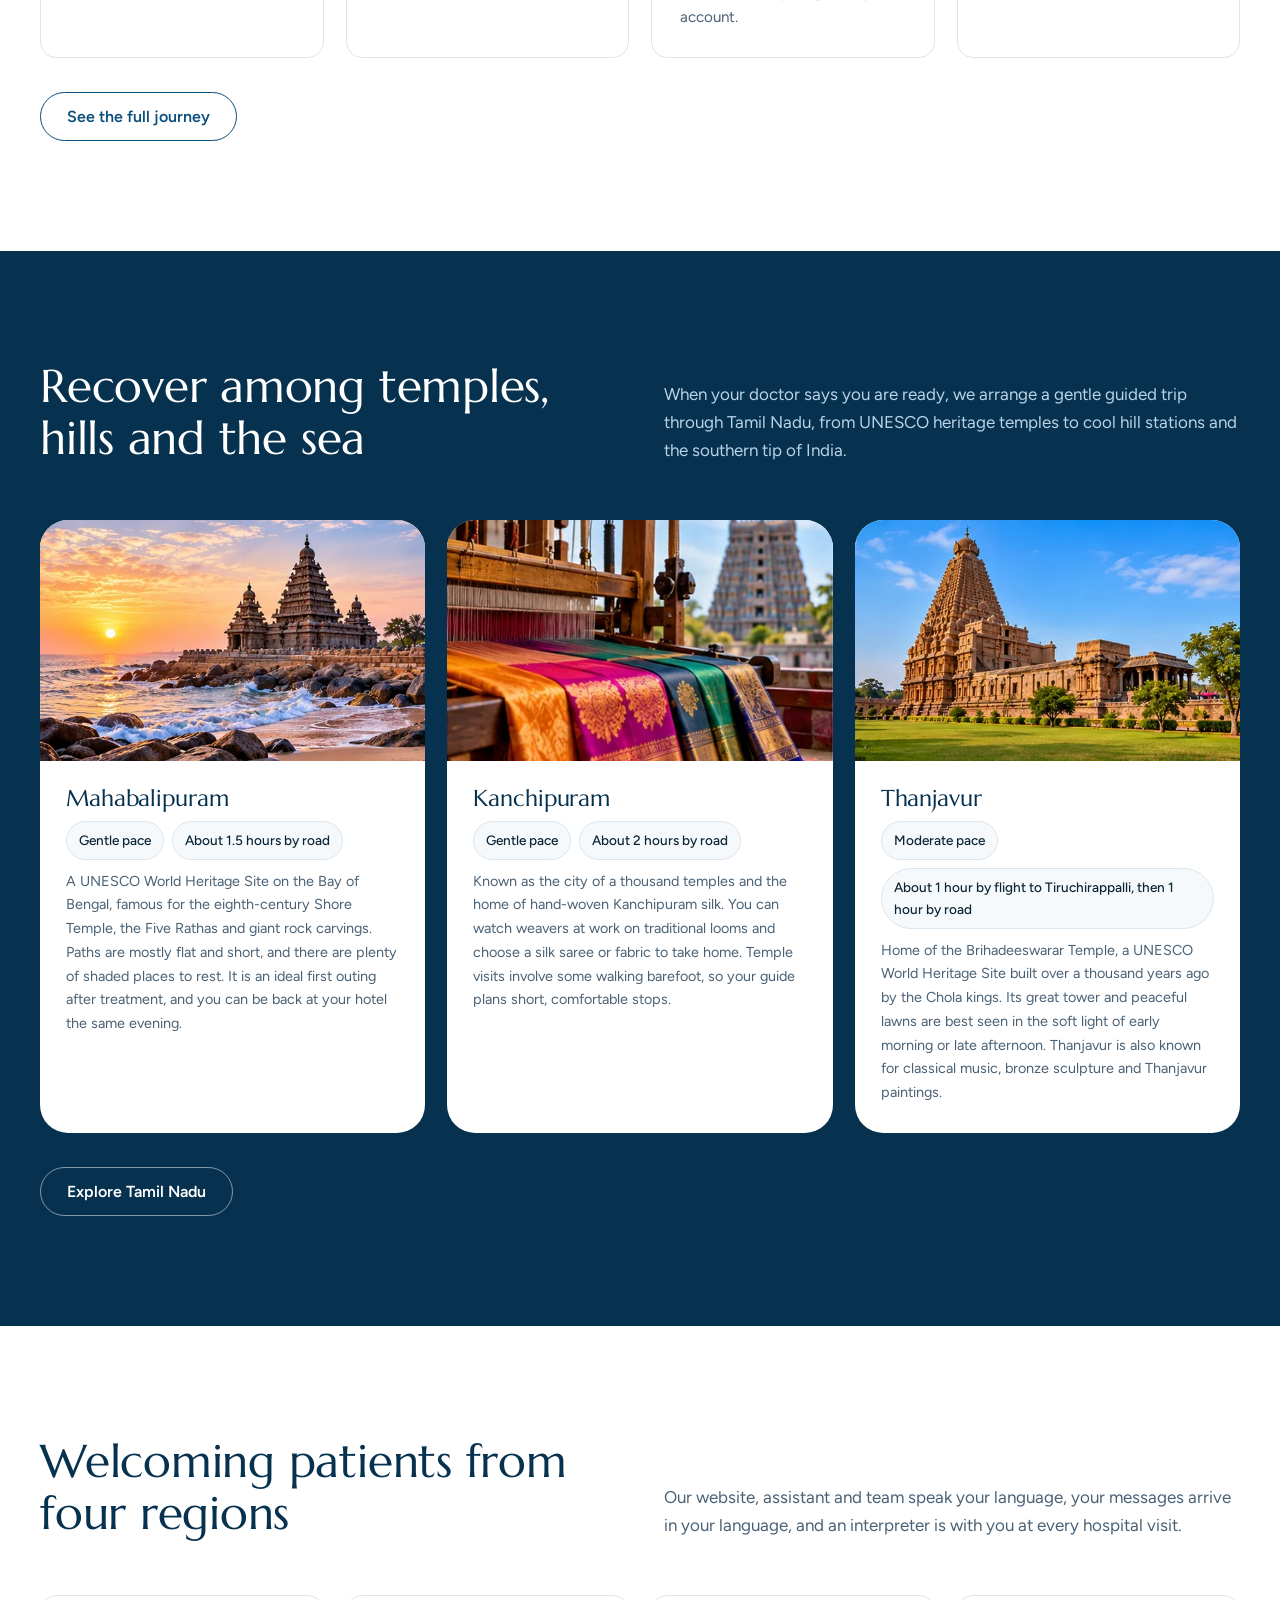
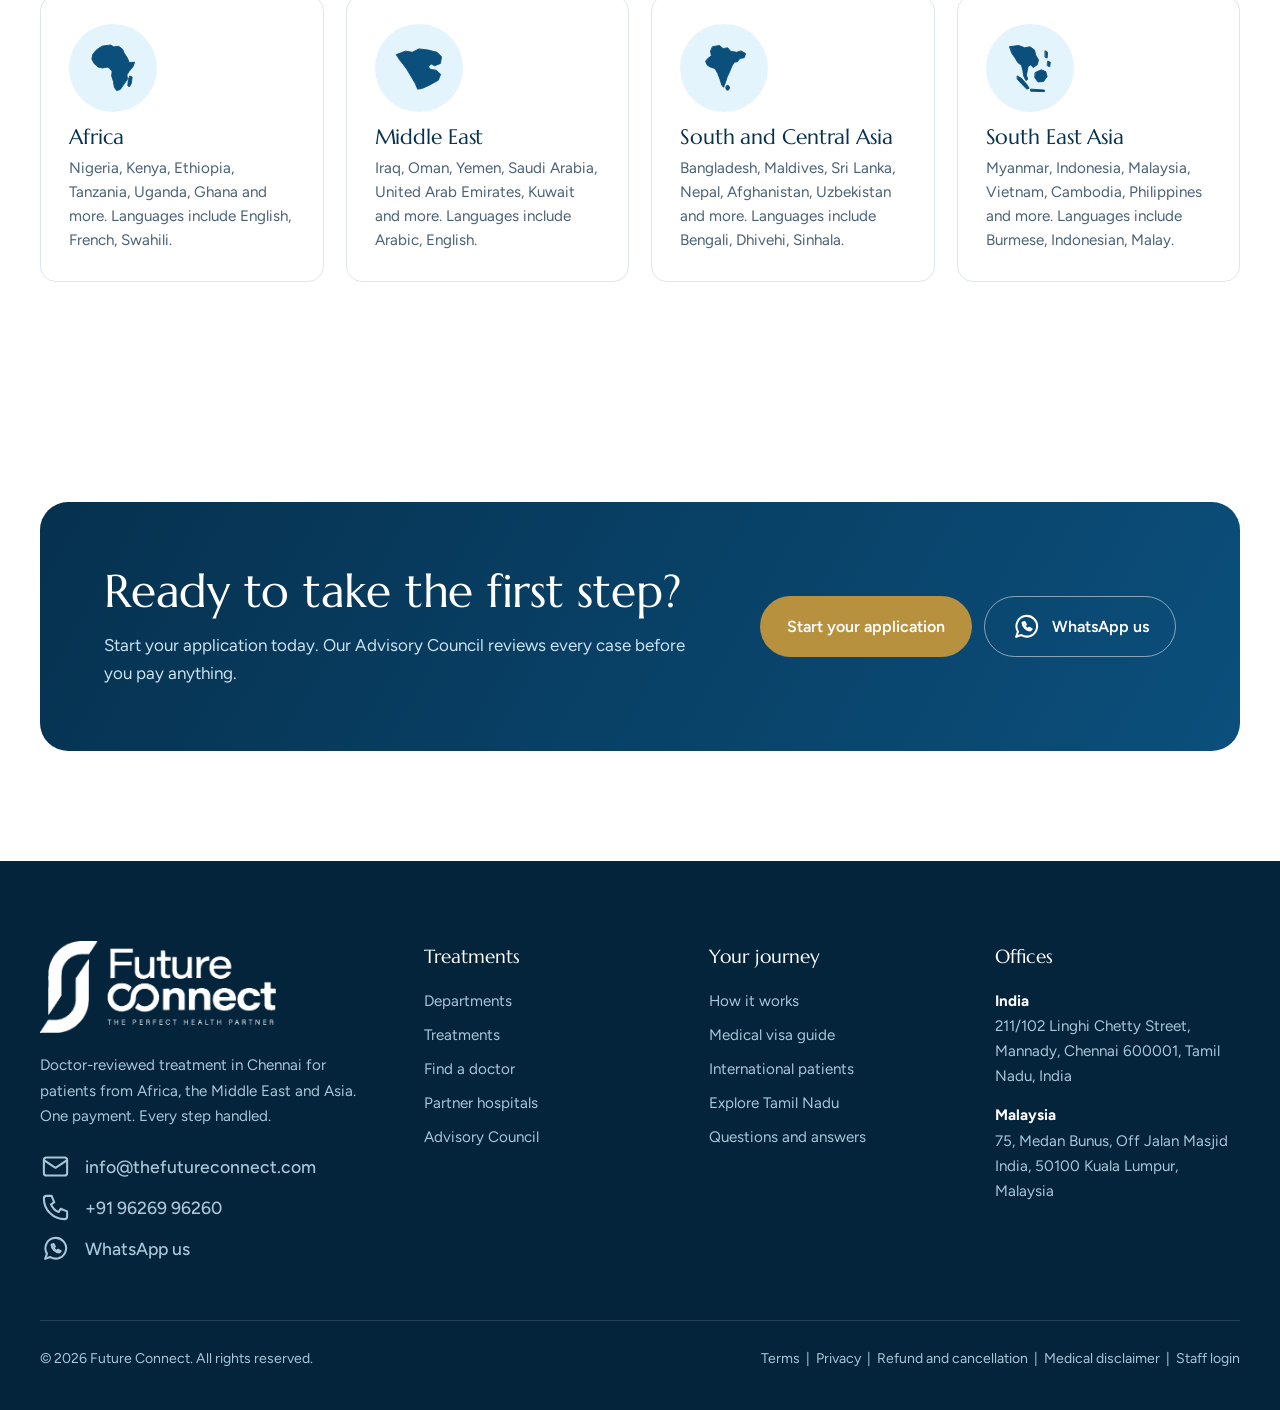
==== commit e6b60fd4: "Add files via upload" ====
--- a/index.html
+++ b/index.html
@@ -10,7 +10,7 @@
 <link rel="icon" type="image/png" href="assets/images/favicon.png">
 <link href="https://fonts.googleapis.com/css2?family=Figtree:wght@400;500;600&family=Marcellus&display=swap" rel="stylesheet">
 <link rel="stylesheet" href="assets/css/style.css">
-<script type="application/ld+json">{"@context":"https://schema.org","@type":"MedicalOrganization","name":"Future Connect","slogan":"The Perfect Health Partner","email":"admin@thefutureconnect.com","telephone":"+919626996260","address":[{"@type":"PostalAddress","streetAddress":"211/102 Linghi Chetty Street, Mannady","addressLocality":"Chennai","postalCode":"600001","addressRegion":"Tamil Nadu","addressCountry":"IN"},{"@type":"PostalAddress","streetAddress":"75, Medan Bunus, Off Jalan Masjid India","addressLocality":"Kuala Lumpur","postalCode":"50100","addressCountry":"MY"}]}</script>
+<script type="application/ld+json">{"@context":"https://schema.org","@type":"MedicalOrganization","name":"Future Connect","slogan":"The Perfect Health Partner","email":"info@thefutureconnect.com","telephone":"+919626996260","address":[{"@type":"PostalAddress","streetAddress":"211/102 Linghi Chetty Street, Mannady","addressLocality":"Chennai","postalCode":"600001","addressRegion":"Tamil Nadu","addressCountry":"IN"},{"@type":"PostalAddress","streetAddress":"75, Medan Bunus, Off Jalan Masjid India","addressLocality":"Kuala Lumpur","postalCode":"50100","addressCountry":"MY"}]}</script>
 </head>
 <body>
 <main id="app"></main>
--- a/assets/css/style.css
+++ b/assets/css/style.css
@@ -387,3 +387,8 @@
 @media (max-width:640px){
   .nav.open{height:calc(100vh - 92px);height:calc(100dvh - 92px)}
 }
+
+.council-photo{aspect-ratio:1/1;overflow:hidden;background:var(--pearl)}
+.council-photo img{position:absolute;inset:0;width:100%;height:100%;object-fit:cover}
+.council-photo .sample-tag{z-index:1}
+.council-badge{position:absolute;right:14px;bottom:14px;z-index:1;width:52px;height:52px;border-radius:50%;background:rgba(255,255,255,.94);color:var(--harbour);display:grid;place-items:center;box-shadow:0 8px 20px -10px rgba(6,49,79,.5)}
